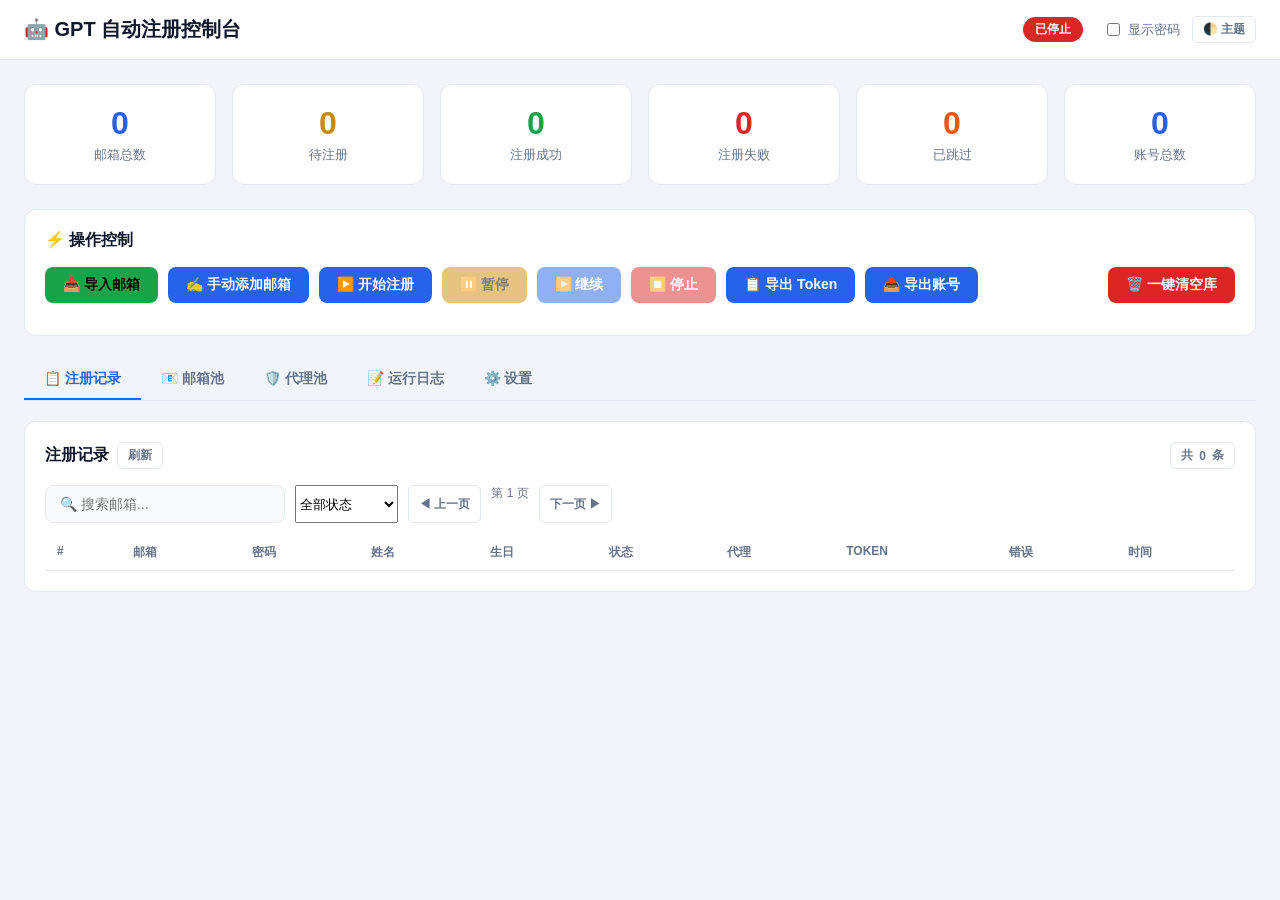
==== web_dist/index.html @ 74fd78ff "fix: v2.0.1 终局审计修复（并发竞态/异常卡死/类型防御/退避） 依据三路审计子代理 + 独立六维复验的发现修复：  并发与状态机: - stop 用独立 _stop_requested 标" ====
<!DOCTYPE html>
<html lang="zh-CN">
<head>
<meta charset="UTF-8">
<meta name="viewport" content="width=device-width, initial-scale=1.0">
<title>GPT 自动注册 - 控制台</title>
<style>
*{margin:0;padding:0;box-sizing:border-box}
:root{--bg:#0f172a;--card:#1e293b;--border:#334155;--text:#e2e8f0;--text2:#94a3b8;--accent:#3b82f6;--green:#22c55e;--red:#ef4444;--yellow:#eab308;--orange:#f97316;--input-bg:#0a0f1a;--log-bg:#0a0f1a}
html[data-theme="light"]{--bg:#f1f5f9;--card:#ffffff;--border:#e2e8f0;--text:#0f172a;--text2:#64748b;--accent:#2563eb;--green:#16a34a;--red:#dc2626;--yellow:#ca8a04;--orange:#ea580c;--input-bg:#f8fafc;--log-bg:#f8fafc}
body{font-family:"SF Pro Display","PingFang SC","Microsoft YaHei",sans-serif;background:var(--bg);color:var(--text);min-height:100vh}
.header{background:var(--card);border-bottom:1px solid var(--border);padding:16px 24px;display:flex;align-items:center;justify-content:space-between;position:sticky;top:0;z-index:10}
.header h1{font-size:20px;font-weight:700}
.header .status{display:flex;gap:12px;align-items:center;flex-wrap:wrap}
.badge{padding:4px 12px;border-radius:20px;font-size:12px;font-weight:600}
.badge.running{background:var(--green);color:#000}
.badge.paused{background:var(--yellow);color:#000}
.badge.stopped{background:var(--red);color:#fff}
.container{max-width:1440px;margin:0 auto;padding:24px}
.grid{display:grid;grid-template-columns:repeat(auto-fit,minmax(160px,1fr));gap:16px;margin-bottom:24px}
.stat-card{background:var(--card);border:1px solid var(--border);border-radius:12px;padding:20px;text-align:center}
.stat-card .value{font-size:32px;font-weight:800;margin-bottom:4px}
.stat-card .label{font-size:13px;color:var(--text2)}
.stat-card.green .value{color:var(--green)}
.stat-card.red .value{color:var(--red)}
.stat-card.blue .value{color:var(--accent)}
.stat-card.yellow .value{color:var(--yellow)}
.stat-card.orange .value{color:var(--orange)}
.panel{background:var(--card);border:1px solid var(--border);border-radius:12px;padding:20px;margin-bottom:24px}
.panel h2{font-size:16px;font-weight:700;margin-bottom:16px;display:flex;align-items:center;gap:8px}
.btn{padding:9px 18px;border:none;border-radius:8px;font-size:14px;font-weight:600;cursor:pointer;transition:all .15s;display:inline-flex;align-items:center;gap:6px}
.btn-primary{background:var(--accent);color:#fff}
.btn-primary:hover{background:#2563eb}
.btn-success{background:var(--green);color:#000}
.btn-success:hover{background:#16a34a}
.btn-warning{background:var(--yellow);color:#000}
.btn-warning:hover{background:#ca8a04}
.btn-danger{background:var(--red);color:#fff}
.btn-danger:hover{background:#dc2626}
.btn-ghost{background:transparent;border:1px solid var(--border);color:var(--text2)}
.btn-ghost:hover{border-color:var(--accent);color:var(--accent)}
.btn:disabled{opacity:.5;cursor:not-allowed}
.btn-sm{padding:4px 10px;font-size:12px;border-radius:6px}
.controls{display:flex;gap:10px;flex-wrap:wrap;margin-bottom:12px}
.controls .grow{flex:1}
.tabs{display:flex;gap:0;border-bottom:1px solid var(--border);margin-bottom:20px;flex-wrap:wrap}
.tab{padding:10px 20px;cursor:pointer;font-size:14px;font-weight:600;color:var(--text2);border-bottom:2px solid transparent;transition:all .15s}
.tab.active{color:var(--accent);border-bottom-color:var(--accent)}
.tab:hover{color:var(--text)}
.tab-content{display:none}
.tab-content.active{display:block}
table{width:100%;border-collapse:collapse;font-size:13px}
th,td{padding:9px 12px;text-align:left;border-bottom:1px solid var(--border);vertical-align:top}
th{color:var(--text2);font-weight:600;font-size:12px;text-transform:uppercase;white-space:nowrap}
tr:hover{background:rgba(59,130,246,.05)}
.tag{padding:2px 8px;border-radius:4px;font-size:11px;font-weight:600;white-space:nowrap}
.tag.success{background:rgba(34,197,94,.2);color:var(--green)}
.tag.failed{background:rgba(239,68,68,.2);color:var(--red)}
.tag.pending{background:rgba(234,179,8,.2);color:var(--yellow)}
.tag.skipped{background:rgba(148,163,184,.2);color:var(--text2)}
.tag.cf{background:rgba(249,115,22,.2);color:var(--orange)}
.tag.used{background:rgba(34,197,94,.15);color:var(--green)}
.tag.danger{background:rgba(239,68,68,.2);color:var(--red)}
.log-box{background:var(--log-bg);border:1px solid var(--border);border-radius:8px;padding:12px;height:340px;overflow-y:auto;font-family:Consolas,monospace;font-size:12px;line-height:1.8}
.log-box .log-info{color:var(--text2)}
.log-box .log-warning{color:var(--yellow)}
.log-box .log-error{color:var(--red)}
.log-box .log-time{color:#475569}
input[type=text],input[type=number],input[type=url],input[type=password],textarea{background:var(--input-bg);border:1px solid var(--border);border-radius:8px;padding:10px 14px;color:var(--text);font-size:14px;width:100%;outline:none;font-family:inherit}
textarea{font-family:Consolas,monospace;font-size:12px;resize:vertical;min-height:120px}
input:focus,textarea:focus{border-color:var(--accent)}
.form-group{margin-bottom:16px}
.form-group label{display:block;font-size:13px;color:var(--text2);margin-bottom:6px;font-weight:600}
.form-row{display:flex;gap:16px;flex-wrap:wrap}
.form-row .form-group{flex:1;min-width:200px}
.mono{font-family:Consolas,monospace;font-size:11px;word-break:break-all}
.copyable{cursor:pointer;color:var(--accent)}
.copyable:hover{text-decoration:underline}
.ellipsis{display:inline-block;max-width:140px;overflow:hidden;text-overflow:ellipsis;white-space:nowrap;vertical-align:bottom}
.empty{text-align:center;padding:40px;color:var(--text2)}
.muted{color:var(--text2);font-size:12px}
.pw-mask{color:var(--text2);letter-spacing:2px}
.switch-row{display:flex;align-items:center;gap:8px;font-size:13px;color:var(--text2);margin-bottom:12px;cursor:pointer}
.switch-row input{width:auto;accent-color:var(--accent)}
.row-actions{display:flex;gap:6px;flex-wrap:wrap}
.row-actions .btn{padding:3px 8px;font-size:11px}
/* 弹窗 */
.overlay{display:none;position:fixed;inset:0;background:rgba(2,6,23,.7);z-index:100;align-items:center;justify-content:center;padding:20px}
.overlay.show{display:flex}
.modal{background:var(--card);border:1px solid var(--border);border-radius:12px;max-width:680px;width:100%;max-height:85vh;overflow-y:auto;padding:24px}
.modal h3{font-size:17px;font-weight:700;margin-bottom:16px}
.modal .modal-actions{display:flex;gap:10px;justify-content:flex-end;margin-top:16px}
.modal .close-x{float:right;background:none;border:none;color:var(--text2);font-size:20px;cursor:pointer;line-height:1}
.hint{background:rgba(59,130,246,.08);border:1px solid rgba(59,130,246,.25);border-radius:8px;padding:10px 12px;font-size:12px;color:var(--text2);margin-bottom:12px;line-height:1.7}
.hint code{background:rgba(148,163,184,.15);padding:1px 5px;border-radius:4px}
.warn{background:rgba(239,68,68,.1);border:1px solid rgba(239,68,68,.3);border-radius:8px;padding:10px 12px;font-size:13px;color:var(--red);margin-bottom:12px;line-height:1.7}
.progress-bar{background:var(--border);border-radius:8px;height:8px;overflow:hidden;margin-top:8px;display:none}
.progress-bar .fill{background:var(--accent);height:100%;border-radius:8px;transition:width .3s;width:0}
#toast{position:fixed;bottom:24px;left:50%;transform:translateX(-50%);background:var(--card);border:1px solid var(--border);border-radius:8px;padding:10px 18px;font-size:13px;z-index:200;display:none;box-shadow:0 4px 20px rgba(0,0,0,.4)}
@media(max-width:768px){.form-row{flex-direction:column}.grid{grid-template-columns:repeat(3,1fr)}}
@media(max-width:480px){.grid{grid-template-columns:repeat(2,1fr)}.controls .btn{flex:1 1 45%}.controls{flex-direction:column}.controls .grow{flex:1 1 auto}.header{flex-direction:column;gap:10px}}
</style>
</head>
<body>

<div class="header">
  <h1>🤖 GPT 自动注册控制台</h1>
  <div class="status">
    <span id="statusBadge" class="badge stopped">已停止</span>
    <span id="proxyInfo" style="font-size:12px;color:var(--text2)"></span>
    <label class="switch-row" style="margin:0"><input type="checkbox" id="showPw" onchange="togglePw()">显示密码</label>
    <button class="btn btn-ghost btn-sm" onclick="toggleTheme()" title="切换深浅色">🌓 主题</button>
  </div>
</div>

<div class="container">

  <!-- 统计卡片 -->
  <div class="grid">
    <div class="stat-card blue"><div class="value" id="sEmailsTotal">0</div><div class="label">邮箱总数</div></div>
    <div class="stat-card yellow"><div class="value" id="sEmailsPending">0</div><div class="label">待注册</div></div>
    <div class="stat-card green"><div class="value" id="sAccountsSuccess">0</div><div class="label">注册成功</div></div>
    <div class="stat-card red"><div class="value" id="sAccountsFailed">0</div><div class="label">注册失败</div></div>
    <div class="stat-card orange"><div class="value" id="sAccountsSkipped">0</div><div class="label">已跳过</div></div>
    <div class="stat-card blue"><div class="value" id="sAccountsTotal">0</div><div class="label">账号总数</div></div>
  </div>

  <!-- 操作控制 -->
  <div class="panel">
    <h2>⚡ 操作控制</h2>
    <div class="controls">
      <button class="btn btn-success" id="btnImport" onclick="openImport()">📥 导入邮箱</button>
      <button class="btn btn-primary" onclick="openManualAdd()">✍️ 手动添加邮箱</button>
      <button class="btn btn-primary" id="btnStart" onclick="startRegister()">▶️ 开始注册</button>
      <button class="btn btn-warning" id="btnPause" onclick="controlRegister('pause')" disabled>⏸️ 暂停</button>
      <button class="btn btn-primary" id="btnResume" onclick="controlRegister('resume')" disabled>▶️ 继续</button>
      <button class="btn btn-danger" id="btnStop" onclick="controlRegister('stop')" disabled>⏹️ 停止</button>
      <button class="btn btn-primary" onclick="exportTokens()">📋 导出 Token</button>
      <button class="btn btn-primary" onclick="openExportAccounts()">📤 导出账号</button>
      <button class="btn btn-danger" onclick="openClear()" style="margin-left:auto">🗑️ 一键清空库</button>
    </div>
    <div class="progress-bar" id="progressBar"><div class="fill" id="progressFill"></div></div>
    <div id="progressText" style="font-size:12px;color:var(--text2);margin-top:8px"></div>
  </div>

  <!-- 标签页 -->
  <div class="tabs">
    <div class="tab active" onclick="switchTab('accounts',this)">📋 注册记录</div>
    <div class="tab" onclick="switchTab('emails',this)">📧 邮箱池</div>
    <div class="tab" onclick="switchTab('proxies',this)">🛡️ 代理池</div>
    <div class="tab" onclick="switchTab('logs',this)">📝 运行日志</div>
    <div class="tab" onclick="switchTab('settings',this)">⚙️ 设置</div>
  </div>

  <!-- 注册记录 -->
  <div class="tab-content active" id="tab-accounts">
    <div class="panel">
      <h2>注册记录 <button class="btn btn-ghost btn-sm" onclick="loadAccounts()">刷新</button>
        <button class="btn btn-ghost btn-sm" style="margin-left:auto" onclick="loadAccounts()">共 <span id="accCount">0</span> 条</button>
      </h2>
      <div class="controls" style="margin-bottom:12px">
        <input type="text" id="accSearch" placeholder="🔍 搜索邮箱..." style="max-width:240px" oninput="onAccSearch()">
        <select id="accStatus" style="max-width:160px" onchange="accPage=0;loadAccounts()">
          <option value="">全部状态</option>
          <option value="success">成功</option>
          <option value="failed">失败</option>
          <option value="cf_blocked">CF拦截</option>
          <option value="success_no_token">成功(无token)</option>
          <option value="pending">待处理</option>
        </select>
        <button class="btn btn-ghost btn-sm" onclick="accPage=Math.max(0,accPage-1);loadAccounts()">◀ 上一页</button>
        <span class="muted" id="accPageInfo">第 1 页</span>
        <button class="btn btn-ghost btn-sm" onclick="accPage=accPage+1;loadAccounts()">下一页 ▶</button>
      </div>
      <div style="overflow-x:auto">
      <table>
        <thead><tr><th>#</th><th>邮箱</th><th>密码</th><th>姓名</th><th>生日</th><th>状态</th><th>代理</th><th>Token</th><th>错误</th><th>时间</th></tr></thead>
        <tbody id="accountsBody"></tbody>
      </table>
      </div>
      <div id="accountsEmpty" class="empty" style="display:none">暂无注册记录</div>
    </div>
  </div>

  <!-- 邮箱池 -->
  <div class="tab-content" id="tab-emails">
    <div class="panel">
      <h2>邮箱池 <button class="btn btn-ghost btn-sm" onclick="loadEmails()">刷新</button>
        <button class="btn btn-primary btn-sm" onclick="openManualAdd()">✍️ 手动添加</button>
        <button class="btn btn-danger btn-sm" onclick="clearEmails()" style="margin-left:auto">清空邮箱池</button>
      </h2>
      <div class="hint">邮箱池是微软邮箱账号，用于接收注册验证码。格式：<code>邮箱----密码----client_id----refresh_token</code>（每行一个，可从 91kami 导出或手动粘贴）。</div>
      <div class="controls" style="margin-bottom:12px">
        <input type="text" id="emSearch" placeholder="🔍 搜索邮箱..." style="max-width:240px" oninput="onEmSearch()">
        <select id="emStatus" style="max-width:160px" onchange="emPage=0;loadEmails()">
          <option value="">全部状态</option>
          <option value="pending">待注册</option>
          <option value="used">已使用</option>
        </select>
        <button class="btn btn-ghost btn-sm" onclick="emPage=Math.max(0,emPage-1);loadEmails()">◀ 上一页</button>
        <span class="muted" id="emPageInfo">第 1 页</span>
        <button class="btn btn-ghost btn-sm" onclick="emPage=emPage+1;loadEmails()">下一页 ▶</button>
      </div>
      <div style="overflow-x:auto">
      <table>
        <thead><tr><th>#</th><th>邮箱</th><th>密码</th><th>client_id</th><th>refresh_token</th><th>状态</th><th>导入时间</th><th>操作</th></tr></thead>
        <tbody id="emailsBody"></tbody>
      </table>
      </div>
      <div id="emailsEmpty" class="empty" style="display:none">暂无邮箱数据</div>
    </div>
  </div>

  <!-- 代理池 -->
  <div class="tab-content" id="tab-proxies">
    <div class="panel">
      <h2>代理池 <button class="btn btn-ghost btn-sm" onclick="loadProxies()">刷新</button>
        <button class="btn btn-primary btn-sm" onclick="openProxyEditor()" style="margin-left:auto">✏️ 编辑代理池</button>
      </h2>
      <div class="hint">
        支持两种格式（每行一个）：<br>
        · kookeey 动态住宅代理：<code>gate.kookeey.info:1000:用户ID-子用户:密码-国家</code>（自动动态切换 IP，推荐）<br>
        · 通用 HTTP 代理：<code>http://ip:port</code> 或 <code>ip:port:user:pass</code>（按行轮询使用）
      </div>
      <div class="stats-mini" id="proxyStats"></div>
      <div style="overflow-x:auto;margin-top:12px">
      <table>
        <thead><tr><th>#</th><th>代理</th><th>类型</th></tr></thead>
        <tbody id="proxiesBody"></tbody>
      </table>
      </div>
      <div id="proxiesEmpty" class="empty" style="display:none">代理池为空</div>
    </div>
  </div>

  <!-- 日志 -->
  <div class="tab-content" id="tab-logs">
    <div class="panel">
      <h2>运行日志 <button class="btn btn-ghost btn-sm" onclick="loadLogs(true)">刷新</button>
        <button class="btn btn-danger btn-sm" onclick="clearLogs()" style="margin-left:auto">清空日志</button>
      </h2>
      <div class="log-box" id="logBox"></div>
    </div>
  </div>

  <!-- 设置 -->
  <div class="tab-content" id="tab-settings">
    <div class="panel">
      <h2>系统设置</h2>
      <div class="form-row">
        <div class="form-group"><label>邮箱源 URL (91kami)</label><input type="url" id="cfgEmailSource" placeholder="https://mai.91kami.com/cpd/..."></div>
        <div class="form-group"><label>注册间隔 (秒)</label><input type="number" id="cfgInterval" value="10" min="1"></div>
      </div>
      <div class="form-row">
        <div class="form-group"><label>验证码等待超时 (秒)</label><input type="number" id="cfgOtpTimeout" value="120" min="30"></div>
        <div class="form-group"><label>批量数量 (0=全部)</label><input type="number" id="cfgBatchSize" value="100" min="0"></div>
      </div>
      <div class="form-row">
        <div class="form-group"><label>chatgpt2api 地址</label><input type="url" id="cfgC2apiUrl" placeholder="http://127.0.0.1:23456"></div>
        <div class="form-group"><label>chatgpt2api 管理密钥 (留空自动读取)</label><input type="password" id="cfgC2apiKey" placeholder="chatgpt2api admin key"></div>
      </div>
      <div class="form-row">
        <div class="form-group"><label>注册并发数</label><input type="number" id="cfgConcurrency" value="1" min="1"></div>
        <div class="form-group"><label>验证码轮询间隔 (秒)</label><input type="number" id="cfgOtpPoll" value="5" min="1"></div>
      </div>
      <div class="form-row">
        <div class="form-group"><label>邮件源 API Base</label><input type="url" id="cfgEmailApiBase" placeholder="https://app.98faka.top"></div>
        <div class="form-group"><label>User-Agent</label><input type="text" id="cfgUserAgent" placeholder="Mozilla/5.0 ..."></div>
      </div>
      <div class="form-row">
        <div class="form-group"><label>注册方式</label>
          <div class="switch-row"><input type="checkbox" id="cfgProtocolFirst" checked>协议注册优先（curl_cffi + sentinel，无浏览器）</div>
          <div class="switch-row"><input type="checkbox" id="cfgUseBrowser" checked>允许浏览器兜底（camoufox）</div>
        </div>
        <div class="form-group"><label></label><div class="muted" style="padding-top:6px">协议为主、浏览器兜底；风控类失败不降级，避免触发验证码限流</div></div>
      </div>
      <button class="btn btn-primary" onclick="saveSettings()">💾 保存设置</button>
      <button class="btn btn-ghost" onclick="openAdvanced()" style="margin-left:8px">⚙️ 高级设置</button>
    </div>
  </div>

</div>

<!-- 弹窗容器 -->
<div class="overlay" id="overlay">
  <div class="modal" id="modal">
    <button class="close-x" onclick="closeModal()">✕</button>
    <div id="modalTitle"></div>
    <div id="modalBody"></div>
  </div>
</div>

<div id="toast"></div>

<script>
const API = '';
// 内部工具：无管理密钥鉴权
let pollTimer = null;
let showPasswords = false;
let accPage = 0;
let emPage = 0;
let lastLogId = 0;
let taskRunning = false;
let accSearchTimer = null;
let emSearchTimer = null;
const ACC_PAGE_SIZE = 50;
const EM_PAGE_SIZE = 50;

// 搜索防抖：避免每敲一个字符就发一次请求
function onAccSearch() { accPage = 0; clearTimeout(accSearchTimer); accSearchTimer = setTimeout(() => loadAccounts(), 300); }
function onEmSearch() { emPage = 0; clearTimeout(emSearchTimer); emSearchTimer = setTimeout(() => loadEmails(), 300); }

function escapeHtml(s) {
  if (s === null || s === undefined) return '';
  return String(s).replace(/[&<>"']/g, c => ({
    '&':'&amp;','<':'&lt;','>':'&gt;','"':'&quot;',"'":'&#39;'
  })[c]);
}

async function api(path, opts = {}) {
  // 内部工具：无需管理密钥鉴权（后端 auth_key 为占位符时全部放行）
  const headers = { 'Content-Type': 'application/json', ...(opts.headers || {}) };
  const resp = await fetch(API + '/api' + path, { ...opts, headers });
  if (!resp.ok) {
    let msg = 'HTTP ' + resp.status;
    try { const j = await resp.json(); msg = j.detail || msg; } catch(e) {}
    throw new Error(msg);
  }
  return resp.json();
}

function toast(msg) {
  const t = document.getElementById('toast');
  t.textContent = msg;
  t.style.display = 'block';
  clearTimeout(t._timer);
  t._timer = setTimeout(() => t.style.display = 'none', 2500);
}

async function copyText(text) {
  try {
    await navigator.clipboard.writeText(text || '');
    toast('已复制');
  } catch(e) {
    const ta = document.createElement('textarea');
    ta.value = text || ''; document.body.appendChild(ta);
    ta.select(); document.execCommand('copy'); ta.remove();
    toast('已复制');
  }
}

// ── 弹窗 ──
function openModal(title, bodyHtml) {
  document.getElementById('modalTitle').innerHTML = '<h3>' + title + '</h3>';
  document.getElementById('modalBody').innerHTML = bodyHtml;
  document.getElementById('overlay').classList.add('show');
}
function closeModal() {
  document.getElementById('overlay').classList.remove('show');
}

// ── 状态轮询 ──
async function refreshStatus() {
  try {
    const data = await api('/register/status');
    const badge = document.getElementById('statusBadge');
    if (data.is_running && !data.is_paused) {
      badge.textContent = '运行中'; badge.className = 'badge running';
    } else if (data.is_paused) {
      badge.textContent = '已暂停'; badge.className = 'badge paused';
    } else {
      badge.textContent = '已停止'; badge.className = 'badge stopped';
    }
    document.getElementById('proxyInfo').textContent = '代理: ' + (data.proxy_count || 0) + ' 条';
    document.getElementById('btnStart').disabled = data.is_running;
    document.getElementById('btnPause').disabled = !data.is_running || data.is_paused;
    document.getElementById('btnResume').disabled = !data.is_running || !data.is_paused;
    document.getElementById('btnStop').disabled = !data.is_running;
    taskRunning = !!data.is_running;
    updateStats(data.stats);
    updateTask(data.task);
  } catch (e) { console.error(e); }
}

function updateTask(task) {
  const bar = document.getElementById('progressBar');
  const fill = document.getElementById('progressFill');
  const text = document.getElementById('progressText');
  if (!task || !task.total) {
    bar.style.display = 'none'; fill.style.width = '0';
    text.textContent = '';
    return;
  }
  const done = (task.completed || 0) + (task.failed || 0) + (task.skipped || 0);
  const pct = task.total ? Math.min(100, Math.round(done / task.total * 100)) : 0;
  bar.style.display = 'block';
  fill.style.width = pct + '%';
  const statusText = task.status === 'running' ? '运行中'
    : task.status === 'completed' ? '已完成'
    : task.status === 'interrupted' ? '已中断'
    : task.status === 'stopped' ? '已停止'
    : (task.status || '');
  text.textContent = `${statusText} · ${done}/${task.total}（成功 ${task.completed||0} · 失败 ${task.failed||0} · 跳过 ${task.skipped||0}）`;
}

function updateStats(s) {
  if (!s) return;
  document.getElementById('sEmailsTotal').textContent = s.emails_total || 0;
  document.getElementById('sEmailsPending').textContent = s.emails_pending || 0;
  document.getElementById('sAccountsSuccess').textContent = s.accounts_success || 0;
  document.getElementById('sAccountsFailed').textContent = s.accounts_failed || 0;
  document.getElementById('sAccountsSkipped').textContent = s.accounts_skipped || 0;
  document.getElementById('sAccountsTotal').textContent = s.accounts_total || 0;
}

function copyFrom(el) {
  copyText(el.dataset.full);
}

function pwCell(v) {
  if (!v) return '-';
  return showPasswords
    ? `<span class="copyable mono" title="点击复制" data-full="${escapeHtml(v)}" onclick="copyFrom(this)">${escapeHtml(v)}</span>`
    : '<span class="pw-mask">••••••</span>';
}

function tokenCell(v) {
  if (!v) return '-';
  return `<span class="mono ellipsis copyable" title="${escapeHtml(v)}" data-full="${escapeHtml(v)}" onclick="copyFrom(this)">${escapeHtml(v.slice(0,28))}…</span>`;
}

// ── 导入邮箱 ──
function openImport() {
  const src = document.getElementById('cfgEmailSource').value || '';
  openModal('📥 导入邮箱', `
    <div class="form-group"><label>邮箱源 URL (91kami)</label>
      <input type="url" id="impUrl" placeholder="https://mai.91kami.com/cpd/..." value="${escapeHtml(src)}"></div>
    <div class="modal-actions">
      <button class="btn btn-ghost" onclick="closeModal()">取消</button>
      <button class="btn btn-success" id="btnImportModal" onclick="importEmails()">开始导入</button>
    </div>`);
}
async function importEmails() {
  const url = document.getElementById('impUrl').value.trim();
  const btnModal = document.getElementById('btnImportModal');
  const btnHead = document.getElementById('btnImport');
  if (btnModal) btnModal.disabled = true;
  btnHead.disabled = true; btnHead.textContent = '导入中...';
  try {
    const data = await api('/register/import-emails', { method: 'POST', body: JSON.stringify({ source_url: url }) });
    closeModal();
    toast(`导入完成: 新增 ${data.data.inserted}, 跳过 ${data.data.skipped}`);
    refreshStatus();
  } catch (e) { alert('导入失败: ' + e.message); }
  finally {
    if (btnModal) btnModal.disabled = false;
    btnHead.disabled = false; btnHead.textContent = '📥 导入邮箱';
  }
}

// ── 手动添加邮箱 ──
function openManualAdd() {
  openModal('✍️ 手动添加邮箱', `
    <div class="hint">每行一个邮箱，格式：<code>邮箱----密码----client_id----refresh_token</code>。也可以只填邮箱（密码等留空）。</div>
    <div class="form-group"><label>邮箱列表</label>
      <textarea id="manualEmails" style="min-height:220px" placeholder="xxx@outlook.com----密码----client_id----refresh_token"></textarea></div>
    <div class="modal-actions">
      <button class="btn btn-ghost" onclick="closeModal()">取消</button>
      <button class="btn btn-success" id="btnManualAddModal" onclick="submitManualAdd()">添加</button>
    </div>`);
}
async function submitManualAdd() {
  const text = document.getElementById('manualEmails').value;
  if (!text.trim()) { alert('内容为空'); return; }
  const btn = document.getElementById('btnManualAddModal');
  if (btn) btn.disabled = true;
  try {
    const data = await api('/emails/manual-add', { method: 'POST', body: JSON.stringify({ text }) });
    closeModal();
    toast(`已添加 ${data.inserted} 个邮箱, 跳过 ${data.skipped} 个`);
    refreshStatus(); loadEmails();
  } catch (e) { alert('添加失败: ' + e.message); }
  finally { if (btn) btn.disabled = false; }
}

// ── 注册控制 ──
async function startRegister() {
  const count = parseInt(document.getElementById('cfgBatchSize').value) || 0;
  try {
    const data = await api('/register/start', { method: 'POST', body: JSON.stringify({ count }) });
    toast(`注册任务已启动，共 ${data.total} 个邮箱`);
  } catch (e) { alert(e.message || '启动失败'); }
}
async function controlRegister(action) {
  try {
    await api('/register/control', { method: 'POST', body: JSON.stringify({ action }) });
    refreshStatus();
  } catch (e) { alert('操作失败: ' + e.message); }
}

// ── 导出 / 清空 ──
async function exportTokens() {
  try {
    const data = await api('/register/accounts/export');
    if (data.count === 0) { toast('暂无 token'); return; }
    await copyText(data.tokens.join('\n'));
    toast(`已复制 ${data.count} 个 token 到剪贴板`);
  } catch (e) { alert('导出失败: ' + e.message); }
}

function openClear() {
  openModal('🗑️ 一键清空库', `
    <div class="warn">⚠️ 该操作将<b>永久删除</b>：注册记录（accounts）、邮箱池（emails）、任务记录（tasks）。运行日志将保留。建议先「导出 Token」备份。</div>
    <div class="form-group"><label>输入 <b>clear</b> 确认清空</label>
      <input type="text" id="clearConfirm" placeholder="输入 clear"></div>
    <div class="modal-actions">
      <button class="btn btn-ghost" onclick="closeModal()">取消</button>
      <button class="btn btn-danger" onclick="confirmClear()" id="btnConfirmClear">确认清空</button>
    </div>`);
}
async function confirmClear() {
  const v = document.getElementById('clearConfirm').value.trim();
  if (v !== 'clear') { toast('请先输入 clear 确认'); return; }
  const btn = document.getElementById('btnConfirmClear');
  btn.disabled = true;
  try {
    const data = await api('/register/clear', { method: 'POST', body: JSON.stringify({ confirm: v }) });
    closeModal();
    toast(`已清空: 注册记录 ${data.deleted.accounts}, 邮箱 ${data.deleted.emails}, 任务 ${data.deleted.tasks}`);
    refreshStatus(); loadAccounts(); loadEmails();
  } catch (e) { alert('清空失败: ' + e.message); }
  btn.disabled = false;
}

// ── 注册记录 ──
async function loadAccounts() {
  try {
    const search = document.getElementById('accSearch').value.trim();
    const status = document.getElementById('accStatus').value;
    const params = new URLSearchParams({ limit: ACC_PAGE_SIZE, offset: accPage * ACC_PAGE_SIZE });
    if (status) params.set('status', status);
    if (search) params.set('search', search);
    const data = await api('/register/accounts?' + params.toString());
    const tbody = document.getElementById('accountsBody');
    const empty = document.getElementById('accountsEmpty');
    document.getElementById('accCount').textContent = data.total || 0;
    const pageCount = Math.max(1, Math.ceil((data.total || 0) / ACC_PAGE_SIZE));
    document.getElementById('accPageInfo').textContent = `第 ${accPage + 1}/${pageCount} 页`;
    if (!data.accounts || data.accounts.length === 0) {
      tbody.innerHTML = ''; empty.style.display = 'block'; return;
    }
    empty.style.display = 'none';
    tbody.innerHTML = data.accounts.map((a, i) => {
      const statusTag =
        a.status === 'success' ? '<span class="tag success">成功</span>'
        : a.status === 'failed' ? '<span class="tag failed">失败</span>'
        : a.status === 'cf_blocked' ? '<span class="tag cf">CF拦截</span>'
        : a.status === 'skipped' ? '<span class="tag skipped">跳过</span>'
        : a.status === 'success_no_token' ? '<span class="tag success">成功(无token)</span>'
        : '<span class="tag pending">待处理</span>';
      const time = a.registered_at ? new Date(a.registered_at * 1000).toLocaleString() : '-';
      return `<tr>
        <td>${accPage * ACC_PAGE_SIZE + i + 1}</td>
        <td class="mono">${escapeHtml(a.email)}</td>
        <td>${pwCell(a.password)}</td>
        <td>${escapeHtml(a.name || '-')}</td>
        <td>${escapeHtml(a.birthdate || '-')}</td>
        <td>${statusTag}</td>
        <td class="mono">${escapeHtml(a.proxy || '直连')}</td>
        <td>${tokenCell(a.access_token)}</td>
        <td style="max-width:200px;overflow:hidden;text-overflow:ellipsis">${escapeHtml(a.error || '-')}</td>
        <td style="white-space:nowrap">${time}</td>
      </tr>`;
    }).join('');
  } catch (e) { console.error(e); }
}

// ── 邮箱池 ──
async function loadEmails() {
  try {
    const search = document.getElementById('emSearch').value.trim();
    const status = document.getElementById('emStatus').value;
    const params = new URLSearchParams({ limit: EM_PAGE_SIZE, offset: emPage * EM_PAGE_SIZE });
    if (status) params.set('status', status);
    if (search) params.set('search', search);
    const data = await api('/emails/?' + params.toString());
    const tbody = document.getElementById('emailsBody');
    const empty = document.getElementById('emailsEmpty');
    const pageCount = Math.max(1, Math.ceil((data.total || 0) / EM_PAGE_SIZE));
    document.getElementById('emPageInfo').textContent = `第 ${emPage + 1}/${pageCount} 页`;
    if (!data.emails || data.emails.length === 0) {
      tbody.innerHTML = ''; empty.style.display = 'block'; return;
    }
    empty.style.display = 'none';
    tbody.innerHTML = data.emails.map((e, i) => {
      const statusTag = e.status === 'pending' ? '<span class="tag pending">待注册</span>'
        : e.status === 'used' ? '<span class="tag used">已使用</span>'
        : '<span class="tag skipped">' + escapeHtml(e.status) + '</span>';
      const time = e.created_at ? new Date(e.created_at * 1000).toLocaleString() : '-';
      return `<tr>
        <td>${emPage * EM_PAGE_SIZE + i + 1}</td>
        <td class="mono">${escapeHtml(e.email)}</td>
        <td>${pwCell(e.password)}</td>
        <td>${tokenCell(e.client_id)}</td>
        <td>${tokenCell(e.refresh_token)}</td>
        <td>${statusTag}</td>
        <td style="white-space:nowrap">${time}</td>
        <td><button class="btn btn-danger btn-sm" onclick="deleteEmail(${e.id})">删除</button></td>
      </tr>`;
    }).join('');
  } catch (e) { console.error(e); }
}

async function deleteEmail(id) {
  if (!confirm('确定删除该邮箱？')) return;
  try {
    await api('/emails/' + id, { method: 'DELETE' });
    toast('已删除');
    loadEmails(); refreshStatus();
  } catch (e) { alert('删除失败: ' + e.message); }
}

async function clearEmails() {
  if (!confirm('确定清空整个邮箱池？')) return;
  try {
    const data = await api('/emails/clear', { method: 'POST', body: '{}' });
    toast('已清空 ' + data.deleted + ' 个邮箱');
    loadEmails(); refreshStatus();
  } catch (e) { alert('清空失败: ' + e.message); }
}

// ── 代理池 ──
async function loadProxies() {
  try {
    const data = await api('/proxies/');
    const body = document.getElementById('proxiesBody');
    const empty = document.getElementById('proxiesEmpty');
    document.getElementById('proxyStats').innerHTML =
      '<span class="muted">共 <b>' + data.count + '</b> 条配置（有效 ' + data.active_count + ' 条）</span>';
    const lines = data.content.split('\n').filter(l => l.trim() && !l.trim().startsWith('#'));
    if (lines.length === 0) { body.innerHTML = ''; empty.style.display = 'block'; return; }
    empty.style.display = 'none';
    body.innerHTML = lines.slice(0, 100).map((l, i) => {
      const type = /^[^:]+:[^:]+:[^:]+-[^:]+:[^:]+-/.test(l.trim()) ? '<span class="tag cf">kookeey动态</span>' : '<span class="tag success">HTTP</span>';
      return `<tr><td>${i + 1}</td><td class="mono">${escapeHtml(l)}</td><td>${type}</td></tr>`;
    }).join('') + (lines.length > 100 ? `<tr><td colspan="3" class="muted">… 还有 ${lines.length - 100} 条未显示，点击「编辑代理池」查看全部</td></tr>` : '');
  } catch (e) { console.error(e); }
}

function openProxyEditor() {
  api('/proxies/').then(data => {
    openModal('✏️ 编辑代理池', `
      <div class="hint">每行一个代理。kookeey：<code>gate.kookeey.info:1000:用户ID-子用户:密码-国家</code>；通用：<code>ip:port:user:pass</code> 或 <code>http://ip:port</code>。保存后立即生效。</div>
      <div class="form-group"><label>代理列表（当前 ${data.count} 条）</label>
        <textarea id="proxyContent" style="min-height:280px">${escapeHtml(data.content)}</textarea></div>
      <div class="modal-actions">
        <button class="btn btn-ghost" onclick="clearProxies()">清空</button>
        <button class="btn btn-ghost" onclick="closeModal()">取消</button>
        <button class="btn btn-success" onclick="saveProxies()">保存</button>
      </div>`);
  }).catch(e => alert('加载代理池失败: ' + e.message));
}
async function saveProxies() {
  const content = document.getElementById('proxyContent').value;
  try {
    const data = await api('/proxies/', { method: 'POST', body: JSON.stringify({ content }) });
    closeModal();
    toast('代理池已保存: ' + data.count + ' 条');
    loadProxies(); refreshStatus();
  } catch (e) { alert('保存失败: ' + e.message); }
}
async function clearProxies() {
  if (!confirm('确定清空代理池？')) return;
  try {
    const data = await api('/proxies/', { method: 'POST', body: JSON.stringify({ content: '' }) });
    closeModal();
    toast('代理池已清空');
    loadProxies(); refreshStatus();
  } catch (e) { alert('失败: ' + e.message); }
}

// ── 日志（增量拉取：记录 lastLogId，只拉新增，降低轮询压力） ──
async function loadLogs(force) {
  if (force) lastLogId = 0;  // 手动刷新 / 切页：全量重置
  try {
    const url = '/logs?limit=1000' + (lastLogId ? '&after_id=' + lastLogId : '');
    const data = await api(url);
    const box = document.getElementById('logBox');
    if (!data.logs || data.logs.length === 0) {
      if (!lastLogId) box.innerHTML = '<div class="log-info">暂无日志</div>';
      return;
    }
    if (!lastLogId) box.innerHTML = '';  // 首次/重置：清空后全量渲染
    const parts = data.logs.map(l => {
      const time = new Date(l.created_at * 1000).toLocaleTimeString();
      const cls = l.level === 'error' ? 'log-error' : l.level === 'warning' ? 'log-warning' : 'log-info';
      return `<div class="${cls}"><span class="log-time">[${time}]</span> ${escapeHtml(l.message)}</div>`;
    });
    // 首次全量走 /logs（DESC 最新在前）需 reverse 让最新在底部；增量 after_id 已是 ASC 直接追加
    box.insertAdjacentHTML('beforeend', (lastLogId ? parts : parts.reverse()).join(''));
    data.logs.forEach(l => { if (l.id > lastLogId) lastLogId = l.id; });
    box.scrollTop = box.scrollHeight;
  } catch (e) { console.error(e); }
}
async function clearLogs() {
  if (!confirm('确定清空日志？')) return;
  try { await api('/logs/clear', { method: 'POST', body: '{}' }); loadLogs(true); toast('日志已清空'); }
  catch (e) { alert('清空失败: ' + e.message); }
}

// ── 设置 ──
async function loadSettings() {
  try {
    const cfg = await api('/settings/config');
    document.getElementById('cfgEmailSource').value = cfg.email_source_url || '';
    document.getElementById('cfgInterval').value = cfg.register_interval_sec || 10;
    document.getElementById('cfgOtpTimeout').value = cfg.otp_wait_timeout_sec || 120;
    document.getElementById('cfgBatchSize').value = cfg.batch_size || 100;
    document.getElementById('cfgC2apiUrl').value = cfg.chatgpt2api_url || 'http://127.0.0.1:23456';
    document.getElementById('cfgC2apiKey').value = cfg.chatgpt2api_admin_key || '';
    document.getElementById('cfgConcurrency').value = cfg.register_concurrency || 1;
    document.getElementById('cfgOtpPoll').value = cfg.otp_poll_interval_sec || 5;
    document.getElementById('cfgEmailApiBase').value = cfg.email_api_base || 'https://app.98faka.top';
    document.getElementById('cfgUserAgent').value = cfg.user_agent || '';
    // 注册方式开关：兼容未配置 / 布尔 / 字符串 'true'/'false'（settings API 存字符串）
    const boolOf = (v, def) => (v === undefined || v === null) ? def
      : (v === true || v === 'true' || v === '1' || v === 1);
    document.getElementById('cfgProtocolFirst').checked = boolOf(cfg.protocol_first, true);
    document.getElementById('cfgUseBrowser').checked = boolOf(cfg.use_browser, true);
  } catch (e) { console.error(e); }
}

async function saveSettings() {
  try {
    const settings = [
      { key: 'email_source_url', value: document.getElementById('cfgEmailSource').value },
      { key: 'register_interval_sec', value: document.getElementById('cfgInterval').value },
      { key: 'otp_wait_timeout_sec', value: document.getElementById('cfgOtpTimeout').value },
      { key: 'batch_size', value: document.getElementById('cfgBatchSize').value },
      { key: 'chatgpt2api_url', value: document.getElementById('cfgC2apiUrl').value },
      { key: 'register_concurrency', value: document.getElementById('cfgConcurrency').value },
      { key: 'otp_poll_interval_sec', value: document.getElementById('cfgOtpPoll').value },
      { key: 'email_api_base', value: document.getElementById('cfgEmailApiBase').value },
      { key: 'user_agent', value: document.getElementById('cfgUserAgent').value },
    ];
    // 掩码占位符不覆盖真实密钥（服务端已对敏感字段脱敏为 ******）
    const keyValue = document.getElementById('cfgC2apiKey').value;
    if (keyValue && keyValue !== '******') {
      settings.push({ key: 'chatgpt2api_admin_key', value: keyValue });
    }
    // 注册方式：协议优先 / 浏览器兜底（存字符串，后端 _as_bool 解析）
    settings.push({ key: 'protocol_first', value: document.getElementById('cfgProtocolFirst').checked ? 'true' : 'false' });
    settings.push({ key: 'use_browser', value: document.getElementById('cfgUseBrowser').checked ? 'true' : 'false' });
    for (const s of settings) await api('/settings/', { method: 'POST', body: JSON.stringify(s) });
    toast('设置已保存');
  } catch (e) { alert('保存失败: ' + e.message); }
}

// ── 导出账号密码 ──
let exportTextCache = '';

function openExportAccounts() {
  openModal('📤 导出账号密码', `
    <div class="hint">账号密码是长期资产。默认导出格式：<code>邮箱----密码</code>（每行一个，按邮箱去重）。点「chatgpt2api 格式」则导出含 access_token 的 JSON。</div>
    <div class="controls" style="margin-bottom:12px">
      <button class="btn btn-success" onclick="loadCredExport()">🔍 账号密码清单</button>
      <button class="btn btn-ghost" onclick="loadC2apiExport()">📤 chatgpt2api 格式</button>
      <button class="btn btn-primary" onclick="copyExportText()">📋 复制</button>
      <button class="btn btn-primary" onclick="downloadExportText()">⬇️ 下载</button>
    </div>
    <div id="exportStats" class="muted" style="margin-bottom:8px"></div>
    <div class="form-group"><label>导出内容</label><textarea id="exportText" readonly style="min-height:240px"></textarea></div>
    <div class="modal-actions"><button class="btn btn-ghost" onclick="closeModal()">关闭</button></div>`);
  loadCredExport();
}

async function loadCredExport() {
  document.getElementById('exportStats').textContent = '正在生成账号密码清单...';
  try {
    const data = await api('/register/export-credentials', { method: 'POST', body: '{}' });
    exportTextCache = data.text || '';
    document.getElementById('exportText').value = exportTextCache;
    document.getElementById('exportStats').textContent = `✅ 共 ${data.total} 个账号密码`;
  } catch (e) {
    document.getElementById('exportStats').textContent = '生成失败: ' + e.message;
  }
}

async function loadC2apiExport() {
  document.getElementById('exportStats').textContent = '正在生成 chatgpt2api 格式...';
  try {
    const data = await api('/register/export-accounts', { method: 'POST', body: '{}' });
    if (data.success === false) {
      // 后端错误时 HTTP 仍 200（约定 success=false），必须检查，避免误报成功/导出空文件
      document.getElementById('exportStats').textContent = '导出失败: ' + (data.error || '未知错误');
      return;
    }
    exportTextCache = JSON.stringify(data.accounts, null, 2);
    document.getElementById('exportText').value = exportTextCache;
    document.getElementById('exportStats').textContent = `✅ chatgpt2api 格式 ${data.accounts.length} 个账号`;
  } catch (e) {
    document.getElementById('exportStats').textContent = '生成失败: ' + e.message;
  }
}

function copyExportText() {
  if (!exportTextCache) { toast('请先点击生成'); return; }
  copyText(exportTextCache);
}

function downloadExportText() {
  if (!exportTextCache) { toast('请先点击生成'); return; }
  const blob = new Blob([exportTextCache], { type: 'text/plain;charset=utf-8' });
  const a = document.createElement('a');
  a.href = URL.createObjectURL(blob);
  a.download = '账号密码.txt';
  a.click();
  URL.revokeObjectURL(a.href);
}

function openAdvanced() {
  api('/settings/config').then(cfg => {
    const rows = Object.entries(cfg).map(([k, v]) =>
      `<tr><td class="mono">${escapeHtml(k)}</td><td class="mono">${escapeHtml(v)}</td></tr>`).join('');
    openModal('⚙️ 高级设置（只读）', `
      <div class="hint">config.json 完整配置。需要修改请编辑服务器上的 config.json 后重启。</div>
      <div style="overflow-x:auto"><table>
        <thead><tr><th>键</th><th>值</th></tr></thead>
        <tbody>${rows || '<tr><td colspan="2" class="muted">空配置</td></tr>'}</tbody>
      </table></div>
      <div class="modal-actions"><button class="btn btn-ghost" onclick="closeModal()">关闭</button></div>`);
  }).catch(e => alert('加载高级设置失败: ' + e.message));
}

// ── 通用 ──
function togglePw() {
  showPasswords = document.getElementById('showPw').checked;
  loadAccounts(); loadEmails();
}

// ── 主题（深浅色） ──
function applyTheme(theme) {
  document.documentElement.setAttribute('data-theme', theme);
  try { localStorage.setItem('gpt-reg-theme', theme); } catch (e) {}
}
function toggleTheme() {
  const cur = document.documentElement.getAttribute('data-theme');
  applyTheme(cur === 'light' ? 'dark' : 'light');
}
// 初始化：优先本地记忆，其次跟随系统
(function initTheme() {
  let saved = null;
  try { saved = localStorage.getItem('gpt-reg-theme'); } catch (e) {}
  const theme = saved || (window.matchMedia && window.matchMedia('(prefers-color-scheme: light)').matches ? 'light' : 'dark');
  document.documentElement.setAttribute('data-theme', theme);
})();

function switchTab(name, el) {
  document.querySelectorAll('.tab').forEach(t => t.classList.remove('active'));
  document.querySelectorAll('.tab-content').forEach(t => t.classList.remove('active'));
  if (el) el.classList.add('active');
  document.getElementById('tab-' + name).classList.add('active');
  if (name === 'accounts') loadAccounts();
  else if (name === 'emails') loadEmails();
  else if (name === 'proxies') loadProxies();
  else if (name === 'logs') loadLogs(true);
  else if (name === 'settings') loadSettings();
}

// ── 轮询（降载：页面隐藏暂停；注册记录仅在任务运行时刷新；日志增量拉取） ──
function startPolling() {
  if (pollTimer) clearInterval(pollTimer);
  pollTimer = setInterval(() => {
    if (document.hidden) return;
    refreshStatus();
    if (taskRunning) loadAccounts();
    loadLogs();
  }, 3000);
}
document.addEventListener('visibilitychange', () => {
  if (!document.hidden) {
    refreshStatus(); loadAccounts(); loadLogs(true);
  }
});

// ── 初始化 ──
refreshStatus();
loadAccounts();
loadLogs(true);
loadSettings();
startPolling();
</script>

</body>
</html>
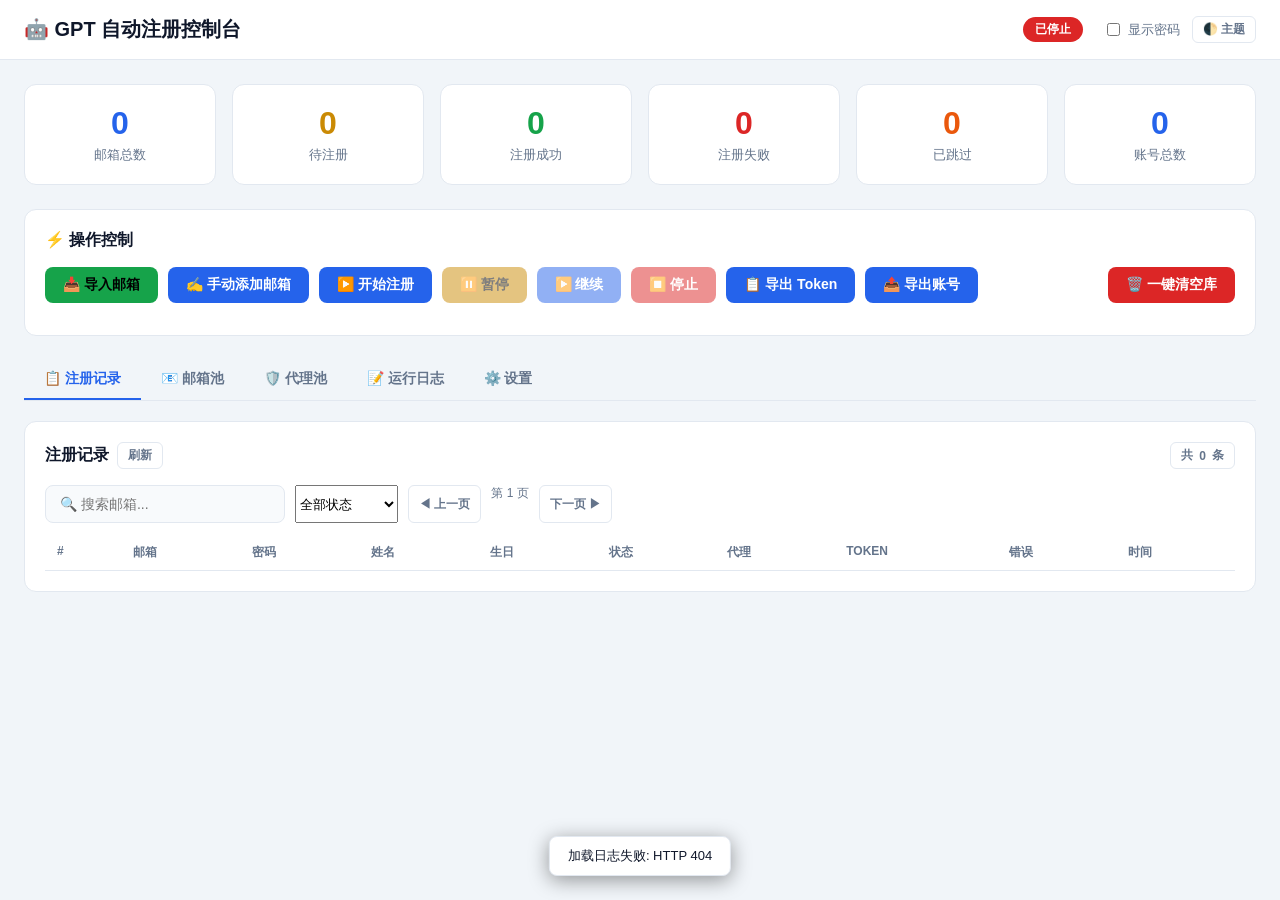
==== commit d5247ed6: "fix: v3.1.1 终局闭环总审计 — 多代理7维审计+对抗验证+批判复审循环 P0/P1 核心修复（真实测试发现）: - protocol_register PKCE verifier/chal" ====
--- a/web_dist/index.html
+++ b/web_dist/index.html
@@ -4,102 +4,7 @@
 <meta charset="UTF-8">
 <meta name="viewport" content="width=device-width, initial-scale=1.0">
 <title>GPT 自动注册 - 控制台</title>
-<style>
-*{margin:0;padding:0;box-sizing:border-box}
-:root{--bg:#0f172a;--card:#1e293b;--border:#334155;--text:#e2e8f0;--text2:#94a3b8;--accent:#3b82f6;--green:#22c55e;--red:#ef4444;--yellow:#eab308;--orange:#f97316;--input-bg:#0a0f1a;--log-bg:#0a0f1a}
-html[data-theme="light"]{--bg:#f1f5f9;--card:#ffffff;--border:#e2e8f0;--text:#0f172a;--text2:#64748b;--accent:#2563eb;--green:#16a34a;--red:#dc2626;--yellow:#ca8a04;--orange:#ea580c;--input-bg:#f8fafc;--log-bg:#f8fafc}
-body{font-family:"SF Pro Display","PingFang SC","Microsoft YaHei",sans-serif;background:var(--bg);color:var(--text);min-height:100vh}
-.header{background:var(--card);border-bottom:1px solid var(--border);padding:16px 24px;display:flex;align-items:center;justify-content:space-between;position:sticky;top:0;z-index:10}
-.header h1{font-size:20px;font-weight:700}
-.header .status{display:flex;gap:12px;align-items:center;flex-wrap:wrap}
-.badge{padding:4px 12px;border-radius:20px;font-size:12px;font-weight:600}
-.badge.running{background:var(--green);color:#000}
-.badge.paused{background:var(--yellow);color:#000}
-.badge.stopped{background:var(--red);color:#fff}
-.container{max-width:1440px;margin:0 auto;padding:24px}
-.grid{display:grid;grid-template-columns:repeat(auto-fit,minmax(160px,1fr));gap:16px;margin-bottom:24px}
-.stat-card{background:var(--card);border:1px solid var(--border);border-radius:12px;padding:20px;text-align:center}
-.stat-card .value{font-size:32px;font-weight:800;margin-bottom:4px}
-.stat-card .label{font-size:13px;color:var(--text2)}
-.stat-card.green .value{color:var(--green)}
-.stat-card.red .value{color:var(--red)}
-.stat-card.blue .value{color:var(--accent)}
-.stat-card.yellow .value{color:var(--yellow)}
-.stat-card.orange .value{color:var(--orange)}
-.panel{background:var(--card);border:1px solid var(--border);border-radius:12px;padding:20px;margin-bottom:24px}
-.panel h2{font-size:16px;font-weight:700;margin-bottom:16px;display:flex;align-items:center;gap:8px}
-.btn{padding:9px 18px;border:none;border-radius:8px;font-size:14px;font-weight:600;cursor:pointer;transition:all .15s;display:inline-flex;align-items:center;gap:6px}
-.btn-primary{background:var(--accent);color:#fff}
-.btn-primary:hover{background:#2563eb}
-.btn-success{background:var(--green);color:#000}
-.btn-success:hover{background:#16a34a}
-.btn-warning{background:var(--yellow);color:#000}
-.btn-warning:hover{background:#ca8a04}
-.btn-danger{background:var(--red);color:#fff}
-.btn-danger:hover{background:#dc2626}
-.btn-ghost{background:transparent;border:1px solid var(--border);color:var(--text2)}
-.btn-ghost:hover{border-color:var(--accent);color:var(--accent)}
-.btn:disabled{opacity:.5;cursor:not-allowed}
-.btn-sm{padding:4px 10px;font-size:12px;border-radius:6px}
-.controls{display:flex;gap:10px;flex-wrap:wrap;margin-bottom:12px}
-.controls .grow{flex:1}
-.tabs{display:flex;gap:0;border-bottom:1px solid var(--border);margin-bottom:20px;flex-wrap:wrap}
-.tab{padding:10px 20px;cursor:pointer;font-size:14px;font-weight:600;color:var(--text2);border-bottom:2px solid transparent;transition:all .15s}
-.tab.active{color:var(--accent);border-bottom-color:var(--accent)}
-.tab:hover{color:var(--text)}
-.tab-content{display:none}
-.tab-content.active{display:block}
-table{width:100%;border-collapse:collapse;font-size:13px}
-th,td{padding:9px 12px;text-align:left;border-bottom:1px solid var(--border);vertical-align:top}
-th{color:var(--text2);font-weight:600;font-size:12px;text-transform:uppercase;white-space:nowrap}
-tr:hover{background:rgba(59,130,246,.05)}
-.tag{padding:2px 8px;border-radius:4px;font-size:11px;font-weight:600;white-space:nowrap}
-.tag.success{background:rgba(34,197,94,.2);color:var(--green)}
-.tag.failed{background:rgba(239,68,68,.2);color:var(--red)}
-.tag.pending{background:rgba(234,179,8,.2);color:var(--yellow)}
-.tag.skipped{background:rgba(148,163,184,.2);color:var(--text2)}
-.tag.cf{background:rgba(249,115,22,.2);color:var(--orange)}
-.tag.used{background:rgba(34,197,94,.15);color:var(--green)}
-.tag.danger{background:rgba(239,68,68,.2);color:var(--red)}
-.log-box{background:var(--log-bg);border:1px solid var(--border);border-radius:8px;padding:12px;height:340px;overflow-y:auto;font-family:Consolas,monospace;font-size:12px;line-height:1.8}
-.log-box .log-info{color:var(--text2)}
-.log-box .log-warning{color:var(--yellow)}
-.log-box .log-error{color:var(--red)}
-.log-box .log-time{color:#475569}
-input[type=text],input[type=number],input[type=url],input[type=password],textarea{background:var(--input-bg);border:1px solid var(--border);border-radius:8px;padding:10px 14px;color:var(--text);font-size:14px;width:100%;outline:none;font-family:inherit}
-textarea{font-family:Consolas,monospace;font-size:12px;resize:vertical;min-height:120px}
-input:focus,textarea:focus{border-color:var(--accent)}
-.form-group{margin-bottom:16px}
-.form-group label{display:block;font-size:13px;color:var(--text2);margin-bottom:6px;font-weight:600}
-.form-row{display:flex;gap:16px;flex-wrap:wrap}
-.form-row .form-group{flex:1;min-width:200px}
-.mono{font-family:Consolas,monospace;font-size:11px;word-break:break-all}
-.copyable{cursor:pointer;color:var(--accent)}
-.copyable:hover{text-decoration:underline}
-.ellipsis{display:inline-block;max-width:140px;overflow:hidden;text-overflow:ellipsis;white-space:nowrap;vertical-align:bottom}
-.empty{text-align:center;padding:40px;color:var(--text2)}
-.muted{color:var(--text2);font-size:12px}
-.pw-mask{color:var(--text2);letter-spacing:2px}
-.switch-row{display:flex;align-items:center;gap:8px;font-size:13px;color:var(--text2);margin-bottom:12px;cursor:pointer}
-.switch-row input{width:auto;accent-color:var(--accent)}
-.row-actions{display:flex;gap:6px;flex-wrap:wrap}
-.row-actions .btn{padding:3px 8px;font-size:11px}
-/* 弹窗 */
-.overlay{display:none;position:fixed;inset:0;background:rgba(2,6,23,.7);z-index:100;align-items:center;justify-content:center;padding:20px}
-.overlay.show{display:flex}
-.modal{background:var(--card);border:1px solid var(--border);border-radius:12px;max-width:680px;width:100%;max-height:85vh;overflow-y:auto;padding:24px}
-.modal h3{font-size:17px;font-weight:700;margin-bottom:16px}
-.modal .modal-actions{display:flex;gap:10px;justify-content:flex-end;margin-top:16px}
-.modal .close-x{float:right;background:none;border:none;color:var(--text2);font-size:20px;cursor:pointer;line-height:1}
-.hint{background:rgba(59,130,246,.08);border:1px solid rgba(59,130,246,.25);border-radius:8px;padding:10px 12px;font-size:12px;color:var(--text2);margin-bottom:12px;line-height:1.7}
-.hint code{background:rgba(148,163,184,.15);padding:1px 5px;border-radius:4px}
-.warn{background:rgba(239,68,68,.1);border:1px solid rgba(239,68,68,.3);border-radius:8px;padding:10px 12px;font-size:13px;color:var(--red);margin-bottom:12px;line-height:1.7}
-.progress-bar{background:var(--border);border-radius:8px;height:8px;overflow:hidden;margin-top:8px;display:none}
-.progress-bar .fill{background:var(--accent);height:100%;border-radius:8px;transition:width .3s;width:0}
-#toast{position:fixed;bottom:24px;left:50%;transform:translateX(-50%);background:var(--card);border:1px solid var(--border);border-radius:8px;padding:10px 18px;font-size:13px;z-index:200;display:none;box-shadow:0 4px 20px rgba(0,0,0,.4)}
-@media(max-width:768px){.form-row{flex-direction:column}.grid{grid-template-columns:repeat(3,1fr)}}
-@media(max-width:480px){.grid{grid-template-columns:repeat(2,1fr)}.controls .btn{flex:1 1 45%}.controls{flex-direction:column}.controls .grow{flex:1 1 auto}.header{flex-direction:column;gap:10px}}
-</style>
+<link rel="stylesheet" href="app.css">
 </head>
 <body>
 
@@ -124,6 +29,9 @@
     <div class="stat-card orange"><div class="value" id="sAccountsSkipped">0</div><div class="label">已跳过</div></div>
     <div class="stat-card blue"><div class="value" id="sAccountsTotal">0</div><div class="label">账号总数</div></div>
   </div>
+
+  <!-- 失败分级诊断建议（v3.0 A4A6，由 updateStats 渲染） -->
+  <div id="failureDiagnosis" class="warn" style="display:none"></div>
 
   <!-- 操作控制 -->
   <div class="panel">
@@ -155,7 +63,7 @@
   <!-- 注册记录 -->
   <div class="tab-content active" id="tab-accounts">
     <div class="panel">
-      <h2>注册记录 <button class="btn btn-ghost btn-sm" onclick="loadAccounts()">刷新</button>
+      <h2>注册记录 <button class="btn btn-ghost btn-sm" onclick="loadAccounts(true)">刷新</button>
         <button class="btn btn-ghost btn-sm" style="margin-left:auto" onclick="loadAccounts()">共 <span id="accCount">0</span> 条</button>
       </h2>
       <div class="controls" style="margin-bottom:12px">
@@ -185,7 +93,7 @@
   <!-- 邮箱池 -->
   <div class="tab-content" id="tab-emails">
     <div class="panel">
-      <h2>邮箱池 <button class="btn btn-ghost btn-sm" onclick="loadEmails()">刷新</button>
+      <h2>邮箱池 <button class="btn btn-ghost btn-sm" onclick="loadEmails(true)">刷新</button>
         <button class="btn btn-primary btn-sm" onclick="openManualAdd()">✍️ 手动添加</button>
         <button class="btn btn-danger btn-sm" onclick="clearEmails()" style="margin-left:auto">清空邮箱池</button>
       </h2>
@@ -214,7 +122,7 @@
   <!-- 代理池 -->
   <div class="tab-content" id="tab-proxies">
     <div class="panel">
-      <h2>代理池 <button class="btn btn-ghost btn-sm" onclick="loadProxies()">刷新</button>
+      <h2>代理池 <button class="btn btn-ghost btn-sm" onclick="loadProxies(true)">刷新</button>
         <button class="btn btn-primary btn-sm" onclick="openProxyEditor()" style="margin-left:auto">✏️ 编辑代理池</button>
       </h2>
       <div class="hint">
@@ -222,10 +130,14 @@
         · kookeey 动态住宅代理：<code>gate.kookeey.info:1000:用户ID-子用户:密码-国家</code>（自动动态切换 IP，推荐）<br>
         · 通用 HTTP 代理：<code>http://ip:port</code> 或 <code>ip:port:user:pass</code>（按行轮询使用）
       </div>
-      <div class="stats-mini" id="proxyStats"></div>
+      <div class="stats-mini" id="proxyStats">
+        <button class="btn btn-ghost btn-sm" onclick="checkProxyHealth()">🩺 一键探测可用性</button>
+        <span id="proxyCount" class="muted" style="margin-left:8px"></span>
+        <span id="proxyHealthSummary" style="margin-left:8px"></span>
+      </div>
       <div style="overflow-x:auto;margin-top:12px">
       <table>
-        <thead><tr><th>#</th><th>代理</th><th>类型</th></tr></thead>
+        <thead><tr><th>#</th><th>代理</th><th>类型</th><th>健康</th></tr></thead>
         <tbody id="proxiesBody"></tbody>
       </table>
       </div>
@@ -252,7 +164,7 @@
         <div class="form-group"><label>注册间隔 (秒)</label><input type="number" id="cfgInterval" value="10" min="1"></div>
       </div>
       <div class="form-row">
-        <div class="form-group"><label>验证码等待超时 (秒)</label><input type="number" id="cfgOtpTimeout" value="120" min="30"></div>
+        <div class="form-group"><label>验证码等待超时 (秒)</label><input type="number" id="cfgOtpTimeout" value="600" min="30"></div>
         <div class="form-group"><label>批量数量 (0=全部)</label><input type="number" id="cfgBatchSize" value="100" min="0"></div>
       </div>
       <div class="form-row">
@@ -276,6 +188,12 @@
       </div>
       <button class="btn btn-primary" onclick="saveSettings()">💾 保存设置</button>
       <button class="btn btn-ghost" onclick="openAdvanced()" style="margin-left:8px">⚙️ 高级设置</button>
+    </div>
+
+    <!-- Token 保鲜巡检（v3.1 T2，由 loadTokenHealth 渲染） -->
+    <div class="panel" id="tokenHealthCard">
+      <h2>🔄 Token 保鲜巡检 <button class="btn btn-ghost btn-sm" onclick="loadTokenHealth()">刷新</button></h2>
+      <div class="stats-mini" id="tokenHealthBody"><span class="muted">加载中...</span></div>
     </div>
   </div>
 
@@ -292,604 +210,7 @@
 
 <div id="toast"></div>
 
-<script>
-const API = '';
-// 内部工具：无管理密钥鉴权
-let pollTimer = null;
-let showPasswords = false;
-let accPage = 0;
-let emPage = 0;
-let lastLogId = 0;
-let taskRunning = false;
-let accSearchTimer = null;
-let emSearchTimer = null;
-const ACC_PAGE_SIZE = 50;
-const EM_PAGE_SIZE = 50;
-
-// 搜索防抖：避免每敲一个字符就发一次请求
-function onAccSearch() { accPage = 0; clearTimeout(accSearchTimer); accSearchTimer = setTimeout(() => loadAccounts(), 300); }
-function onEmSearch() { emPage = 0; clearTimeout(emSearchTimer); emSearchTimer = setTimeout(() => loadEmails(), 300); }
-
-function escapeHtml(s) {
-  if (s === null || s === undefined) return '';
-  return String(s).replace(/[&<>"']/g, c => ({
-    '&':'&amp;','<':'&lt;','>':'&gt;','"':'&quot;',"'":'&#39;'
-  })[c]);
-}
-
-async function api(path, opts = {}) {
-  // 内部工具：无需管理密钥鉴权（后端 auth_key 为占位符时全部放行）
-  const headers = { 'Content-Type': 'application/json', ...(opts.headers || {}) };
-  const resp = await fetch(API + '/api' + path, { ...opts, headers });
-  if (!resp.ok) {
-    let msg = 'HTTP ' + resp.status;
-    try { const j = await resp.json(); msg = j.detail || msg; } catch(e) {}
-    throw new Error(msg);
-  }
-  return resp.json();
-}
-
-function toast(msg) {
-  const t = document.getElementById('toast');
-  t.textContent = msg;
-  t.style.display = 'block';
-  clearTimeout(t._timer);
-  t._timer = setTimeout(() => t.style.display = 'none', 2500);
-}
-
-async function copyText(text) {
-  try {
-    await navigator.clipboard.writeText(text || '');
-    toast('已复制');
-  } catch(e) {
-    const ta = document.createElement('textarea');
-    ta.value = text || ''; document.body.appendChild(ta);
-    ta.select(); document.execCommand('copy'); ta.remove();
-    toast('已复制');
-  }
-}
-
-// ── 弹窗 ──
-function openModal(title, bodyHtml) {
-  document.getElementById('modalTitle').innerHTML = '<h3>' + title + '</h3>';
-  document.getElementById('modalBody').innerHTML = bodyHtml;
-  document.getElementById('overlay').classList.add('show');
-}
-function closeModal() {
-  document.getElementById('overlay').classList.remove('show');
-}
-
-// ── 状态轮询 ──
-async function refreshStatus() {
-  try {
-    const data = await api('/register/status');
-    const badge = document.getElementById('statusBadge');
-    if (data.is_running && !data.is_paused) {
-      badge.textContent = '运行中'; badge.className = 'badge running';
-    } else if (data.is_paused) {
-      badge.textContent = '已暂停'; badge.className = 'badge paused';
-    } else {
-      badge.textContent = '已停止'; badge.className = 'badge stopped';
-    }
-    document.getElementById('proxyInfo').textContent = '代理: ' + (data.proxy_count || 0) + ' 条';
-    document.getElementById('btnStart').disabled = data.is_running;
-    document.getElementById('btnPause').disabled = !data.is_running || data.is_paused;
-    document.getElementById('btnResume').disabled = !data.is_running || !data.is_paused;
-    document.getElementById('btnStop').disabled = !data.is_running;
-    taskRunning = !!data.is_running;
-    updateStats(data.stats);
-    updateTask(data.task);
-  } catch (e) { console.error(e); }
-}
-
-function updateTask(task) {
-  const bar = document.getElementById('progressBar');
-  const fill = document.getElementById('progressFill');
-  const text = document.getElementById('progressText');
-  if (!task || !task.total) {
-    bar.style.display = 'none'; fill.style.width = '0';
-    text.textContent = '';
-    return;
-  }
-  const done = (task.completed || 0) + (task.failed || 0) + (task.skipped || 0);
-  const pct = task.total ? Math.min(100, Math.round(done / task.total * 100)) : 0;
-  bar.style.display = 'block';
-  fill.style.width = pct + '%';
-  const statusText = task.status === 'running' ? '运行中'
-    : task.status === 'completed' ? '已完成'
-    : task.status === 'interrupted' ? '已中断'
-    : task.status === 'stopped' ? '已停止'
-    : (task.status || '');
-  text.textContent = `${statusText} · ${done}/${task.total}（成功 ${task.completed||0} · 失败 ${task.failed||0} · 跳过 ${task.skipped||0}）`;
-}
-
-function updateStats(s) {
-  if (!s) return;
-  document.getElementById('sEmailsTotal').textContent = s.emails_total || 0;
-  document.getElementById('sEmailsPending').textContent = s.emails_pending || 0;
-  document.getElementById('sAccountsSuccess').textContent = s.accounts_success || 0;
-  document.getElementById('sAccountsFailed').textContent = s.accounts_failed || 0;
-  document.getElementById('sAccountsSkipped').textContent = s.accounts_skipped || 0;
-  document.getElementById('sAccountsTotal').textContent = s.accounts_total || 0;
-}
-
-function copyFrom(el) {
-  copyText(el.dataset.full);
-}
-
-function pwCell(v) {
-  if (!v) return '-';
-  return showPasswords
-    ? `<span class="copyable mono" title="点击复制" data-full="${escapeHtml(v)}" onclick="copyFrom(this)">${escapeHtml(v)}</span>`
-    : '<span class="pw-mask">••••••</span>';
-}
-
-function tokenCell(v) {
-  if (!v) return '-';
-  return `<span class="mono ellipsis copyable" title="${escapeHtml(v)}" data-full="${escapeHtml(v)}" onclick="copyFrom(this)">${escapeHtml(v.slice(0,28))}…</span>`;
-}
-
-// ── 导入邮箱 ──
-function openImport() {
-  const src = document.getElementById('cfgEmailSource').value || '';
-  openModal('📥 导入邮箱', `
-    <div class="form-group"><label>邮箱源 URL (91kami)</label>
-      <input type="url" id="impUrl" placeholder="https://mai.91kami.com/cpd/..." value="${escapeHtml(src)}"></div>
-    <div class="modal-actions">
-      <button class="btn btn-ghost" onclick="closeModal()">取消</button>
-      <button class="btn btn-success" id="btnImportModal" onclick="importEmails()">开始导入</button>
-    </div>`);
-}
-async function importEmails() {
-  const url = document.getElementById('impUrl').value.trim();
-  const btnModal = document.getElementById('btnImportModal');
-  const btnHead = document.getElementById('btnImport');
-  if (btnModal) btnModal.disabled = true;
-  btnHead.disabled = true; btnHead.textContent = '导入中...';
-  try {
-    const data = await api('/register/import-emails', { method: 'POST', body: JSON.stringify({ source_url: url }) });
-    closeModal();
-    toast(`导入完成: 新增 ${data.data.inserted}, 跳过 ${data.data.skipped}`);
-    refreshStatus();
-  } catch (e) { alert('导入失败: ' + e.message); }
-  finally {
-    if (btnModal) btnModal.disabled = false;
-    btnHead.disabled = false; btnHead.textContent = '📥 导入邮箱';
-  }
-}
-
-// ── 手动添加邮箱 ──
-function openManualAdd() {
-  openModal('✍️ 手动添加邮箱', `
-    <div class="hint">每行一个邮箱，格式：<code>邮箱----密码----client_id----refresh_token</code>。也可以只填邮箱（密码等留空）。</div>
-    <div class="form-group"><label>邮箱列表</label>
-      <textarea id="manualEmails" style="min-height:220px" placeholder="xxx@outlook.com----密码----client_id----refresh_token"></textarea></div>
-    <div class="modal-actions">
-      <button class="btn btn-ghost" onclick="closeModal()">取消</button>
-      <button class="btn btn-success" id="btnManualAddModal" onclick="submitManualAdd()">添加</button>
-    </div>`);
-}
-async function submitManualAdd() {
-  const text = document.getElementById('manualEmails').value;
-  if (!text.trim()) { alert('内容为空'); return; }
-  const btn = document.getElementById('btnManualAddModal');
-  if (btn) btn.disabled = true;
-  try {
-    const data = await api('/emails/manual-add', { method: 'POST', body: JSON.stringify({ text }) });
-    closeModal();
-    toast(`已添加 ${data.inserted} 个邮箱, 跳过 ${data.skipped} 个`);
-    refreshStatus(); loadEmails();
-  } catch (e) { alert('添加失败: ' + e.message); }
-  finally { if (btn) btn.disabled = false; }
-}
-
-// ── 注册控制 ──
-async function startRegister() {
-  const count = parseInt(document.getElementById('cfgBatchSize').value) || 0;
-  try {
-    const data = await api('/register/start', { method: 'POST', body: JSON.stringify({ count }) });
-    toast(`注册任务已启动，共 ${data.total} 个邮箱`);
-  } catch (e) { alert(e.message || '启动失败'); }
-}
-async function controlRegister(action) {
-  try {
-    await api('/register/control', { method: 'POST', body: JSON.stringify({ action }) });
-    refreshStatus();
-  } catch (e) { alert('操作失败: ' + e.message); }
-}
-
-// ── 导出 / 清空 ──
-async function exportTokens() {
-  try {
-    const data = await api('/register/accounts/export');
-    if (data.count === 0) { toast('暂无 token'); return; }
-    await copyText(data.tokens.join('\n'));
-    toast(`已复制 ${data.count} 个 token 到剪贴板`);
-  } catch (e) { alert('导出失败: ' + e.message); }
-}
-
-function openClear() {
-  openModal('🗑️ 一键清空库', `
-    <div class="warn">⚠️ 该操作将<b>永久删除</b>：注册记录（accounts）、邮箱池（emails）、任务记录（tasks）。运行日志将保留。建议先「导出 Token」备份。</div>
-    <div class="form-group"><label>输入 <b>clear</b> 确认清空</label>
-      <input type="text" id="clearConfirm" placeholder="输入 clear"></div>
-    <div class="modal-actions">
-      <button class="btn btn-ghost" onclick="closeModal()">取消</button>
-      <button class="btn btn-danger" onclick="confirmClear()" id="btnConfirmClear">确认清空</button>
-    </div>`);
-}
-async function confirmClear() {
-  const v = document.getElementById('clearConfirm').value.trim();
-  if (v !== 'clear') { toast('请先输入 clear 确认'); return; }
-  const btn = document.getElementById('btnConfirmClear');
-  btn.disabled = true;
-  try {
-    const data = await api('/register/clear', { method: 'POST', body: JSON.stringify({ confirm: v }) });
-    closeModal();
-    toast(`已清空: 注册记录 ${data.deleted.accounts}, 邮箱 ${data.deleted.emails}, 任务 ${data.deleted.tasks}`);
-    refreshStatus(); loadAccounts(); loadEmails();
-  } catch (e) { alert('清空失败: ' + e.message); }
-  btn.disabled = false;
-}
-
-// ── 注册记录 ──
-async function loadAccounts() {
-  try {
-    const search = document.getElementById('accSearch').value.trim();
-    const status = document.getElementById('accStatus').value;
-    const params = new URLSearchParams({ limit: ACC_PAGE_SIZE, offset: accPage * ACC_PAGE_SIZE });
-    if (status) params.set('status', status);
-    if (search) params.set('search', search);
-    const data = await api('/register/accounts?' + params.toString());
-    const tbody = document.getElementById('accountsBody');
-    const empty = document.getElementById('accountsEmpty');
-    document.getElementById('accCount').textContent = data.total || 0;
-    const pageCount = Math.max(1, Math.ceil((data.total || 0) / ACC_PAGE_SIZE));
-    document.getElementById('accPageInfo').textContent = `第 ${accPage + 1}/${pageCount} 页`;
-    if (!data.accounts || data.accounts.length === 0) {
-      tbody.innerHTML = ''; empty.style.display = 'block'; return;
-    }
-    empty.style.display = 'none';
-    tbody.innerHTML = data.accounts.map((a, i) => {
-      const statusTag =
-        a.status === 'success' ? '<span class="tag success">成功</span>'
-        : a.status === 'failed' ? '<span class="tag failed">失败</span>'
-        : a.status === 'cf_blocked' ? '<span class="tag cf">CF拦截</span>'
-        : a.status === 'skipped' ? '<span class="tag skipped">跳过</span>'
-        : a.status === 'success_no_token' ? '<span class="tag success">成功(无token)</span>'
-        : '<span class="tag pending">待处理</span>';
-      const time = a.registered_at ? new Date(a.registered_at * 1000).toLocaleString() : '-';
-      return `<tr>
-        <td>${accPage * ACC_PAGE_SIZE + i + 1}</td>
-        <td class="mono">${escapeHtml(a.email)}</td>
-        <td>${pwCell(a.password)}</td>
-        <td>${escapeHtml(a.name || '-')}</td>
-        <td>${escapeHtml(a.birthdate || '-')}</td>
-        <td>${statusTag}</td>
-        <td class="mono">${escapeHtml(a.proxy || '直连')}</td>
-        <td>${tokenCell(a.access_token)}</td>
-        <td style="max-width:200px;overflow:hidden;text-overflow:ellipsis">${escapeHtml(a.error || '-')}</td>
-        <td style="white-space:nowrap">${time}</td>
-      </tr>`;
-    }).join('');
-  } catch (e) { console.error(e); }
-}
-
-// ── 邮箱池 ──
-async function loadEmails() {
-  try {
-    const search = document.getElementById('emSearch').value.trim();
-    const status = document.getElementById('emStatus').value;
-    const params = new URLSearchParams({ limit: EM_PAGE_SIZE, offset: emPage * EM_PAGE_SIZE });
-    if (status) params.set('status', status);
-    if (search) params.set('search', search);
-    const data = await api('/emails/?' + params.toString());
-    const tbody = document.getElementById('emailsBody');
-    const empty = document.getElementById('emailsEmpty');
-    const pageCount = Math.max(1, Math.ceil((data.total || 0) / EM_PAGE_SIZE));
-    document.getElementById('emPageInfo').textContent = `第 ${emPage + 1}/${pageCount} 页`;
-    if (!data.emails || data.emails.length === 0) {
-      tbody.innerHTML = ''; empty.style.display = 'block'; return;
-    }
-    empty.style.display = 'none';
-    tbody.innerHTML = data.emails.map((e, i) => {
-      const statusTag = e.status === 'pending' ? '<span class="tag pending">待注册</span>'
-        : e.status === 'used' ? '<span class="tag used">已使用</span>'
-        : '<span class="tag skipped">' + escapeHtml(e.status) + '</span>';
-      const time = e.created_at ? new Date(e.created_at * 1000).toLocaleString() : '-';
-      return `<tr>
-        <td>${emPage * EM_PAGE_SIZE + i + 1}</td>
-        <td class="mono">${escapeHtml(e.email)}</td>
-        <td>${pwCell(e.password)}</td>
-        <td>${tokenCell(e.client_id)}</td>
-        <td>${tokenCell(e.refresh_token)}</td>
-        <td>${statusTag}</td>
-        <td style="white-space:nowrap">${time}</td>
-        <td><button class="btn btn-danger btn-sm" onclick="deleteEmail(${e.id})">删除</button></td>
-      </tr>`;
-    }).join('');
-  } catch (e) { console.error(e); }
-}
-
-async function deleteEmail(id) {
-  if (!confirm('确定删除该邮箱？')) return;
-  try {
-    await api('/emails/' + id, { method: 'DELETE' });
-    toast('已删除');
-    loadEmails(); refreshStatus();
-  } catch (e) { alert('删除失败: ' + e.message); }
-}
-
-async function clearEmails() {
-  if (!confirm('确定清空整个邮箱池？')) return;
-  try {
-    const data = await api('/emails/clear', { method: 'POST', body: '{}' });
-    toast('已清空 ' + data.deleted + ' 个邮箱');
-    loadEmails(); refreshStatus();
-  } catch (e) { alert('清空失败: ' + e.message); }
-}
-
-// ── 代理池 ──
-async function loadProxies() {
-  try {
-    const data = await api('/proxies/');
-    const body = document.getElementById('proxiesBody');
-    const empty = document.getElementById('proxiesEmpty');
-    document.getElementById('proxyStats').innerHTML =
-      '<span class="muted">共 <b>' + data.count + '</b> 条配置（有效 ' + data.active_count + ' 条）</span>';
-    const lines = data.content.split('\n').filter(l => l.trim() && !l.trim().startsWith('#'));
-    if (lines.length === 0) { body.innerHTML = ''; empty.style.display = 'block'; return; }
-    empty.style.display = 'none';
-    body.innerHTML = lines.slice(0, 100).map((l, i) => {
-      const type = /^[^:]+:[^:]+:[^:]+-[^:]+:[^:]+-/.test(l.trim()) ? '<span class="tag cf">kookeey动态</span>' : '<span class="tag success">HTTP</span>';
-      return `<tr><td>${i + 1}</td><td class="mono">${escapeHtml(l)}</td><td>${type}</td></tr>`;
-    }).join('') + (lines.length > 100 ? `<tr><td colspan="3" class="muted">… 还有 ${lines.length - 100} 条未显示，点击「编辑代理池」查看全部</td></tr>` : '');
-  } catch (e) { console.error(e); }
-}
-
-function openProxyEditor() {
-  api('/proxies/').then(data => {
-    openModal('✏️ 编辑代理池', `
-      <div class="hint">每行一个代理。kookeey：<code>gate.kookeey.info:1000:用户ID-子用户:密码-国家</code>；通用：<code>ip:port:user:pass</code> 或 <code>http://ip:port</code>。保存后立即生效。</div>
-      <div class="form-group"><label>代理列表（当前 ${data.count} 条）</label>
-        <textarea id="proxyContent" style="min-height:280px">${escapeHtml(data.content)}</textarea></div>
-      <div class="modal-actions">
-        <button class="btn btn-ghost" onclick="clearProxies()">清空</button>
-        <button class="btn btn-ghost" onclick="closeModal()">取消</button>
-        <button class="btn btn-success" onclick="saveProxies()">保存</button>
-      </div>`);
-  }).catch(e => alert('加载代理池失败: ' + e.message));
-}
-async function saveProxies() {
-  const content = document.getElementById('proxyContent').value;
-  try {
-    const data = await api('/proxies/', { method: 'POST', body: JSON.stringify({ content }) });
-    closeModal();
-    toast('代理池已保存: ' + data.count + ' 条');
-    loadProxies(); refreshStatus();
-  } catch (e) { alert('保存失败: ' + e.message); }
-}
-async function clearProxies() {
-  if (!confirm('确定清空代理池？')) return;
-  try {
-    const data = await api('/proxies/', { method: 'POST', body: JSON.stringify({ content: '' }) });
-    closeModal();
-    toast('代理池已清空');
-    loadProxies(); refreshStatus();
-  } catch (e) { alert('失败: ' + e.message); }
-}
-
-// ── 日志（增量拉取：记录 lastLogId，只拉新增，降低轮询压力） ──
-async function loadLogs(force) {
-  if (force) lastLogId = 0;  // 手动刷新 / 切页：全量重置
-  try {
-    const url = '/logs?limit=1000' + (lastLogId ? '&after_id=' + lastLogId : '');
-    const data = await api(url);
-    const box = document.getElementById('logBox');
-    if (!data.logs || data.logs.length === 0) {
-      if (!lastLogId) box.innerHTML = '<div class="log-info">暂无日志</div>';
-      return;
-    }
-    if (!lastLogId) box.innerHTML = '';  // 首次/重置：清空后全量渲染
-    const parts = data.logs.map(l => {
-      const time = new Date(l.created_at * 1000).toLocaleTimeString();
-      const cls = l.level === 'error' ? 'log-error' : l.level === 'warning' ? 'log-warning' : 'log-info';
-      return `<div class="${cls}"><span class="log-time">[${time}]</span> ${escapeHtml(l.message)}</div>`;
-    });
-    // 首次全量走 /logs（DESC 最新在前）需 reverse 让最新在底部；增量 after_id 已是 ASC 直接追加
-    box.insertAdjacentHTML('beforeend', (lastLogId ? parts : parts.reverse()).join(''));
-    data.logs.forEach(l => { if (l.id > lastLogId) lastLogId = l.id; });
-    box.scrollTop = box.scrollHeight;
-  } catch (e) { console.error(e); }
-}
-async function clearLogs() {
-  if (!confirm('确定清空日志？')) return;
-  try { await api('/logs/clear', { method: 'POST', body: '{}' }); loadLogs(true); toast('日志已清空'); }
-  catch (e) { alert('清空失败: ' + e.message); }
-}
-
-// ── 设置 ──
-async function loadSettings() {
-  try {
-    const cfg = await api('/settings/config');
-    document.getElementById('cfgEmailSource').value = cfg.email_source_url || '';
-    document.getElementById('cfgInterval').value = cfg.register_interval_sec || 10;
-    document.getElementById('cfgOtpTimeout').value = cfg.otp_wait_timeout_sec || 120;
-    document.getElementById('cfgBatchSize').value = cfg.batch_size || 100;
-    document.getElementById('cfgC2apiUrl').value = cfg.chatgpt2api_url || 'http://127.0.0.1:23456';
-    document.getElementById('cfgC2apiKey').value = cfg.chatgpt2api_admin_key || '';
-    document.getElementById('cfgConcurrency').value = cfg.register_concurrency || 1;
-    document.getElementById('cfgOtpPoll').value = cfg.otp_poll_interval_sec || 5;
-    document.getElementById('cfgEmailApiBase').value = cfg.email_api_base || 'https://app.98faka.top';
-    document.getElementById('cfgUserAgent').value = cfg.user_agent || '';
-    // 注册方式开关：兼容未配置 / 布尔 / 字符串 'true'/'false'（settings API 存字符串）
-    const boolOf = (v, def) => (v === undefined || v === null) ? def
-      : (v === true || v === 'true' || v === '1' || v === 1);
-    document.getElementById('cfgProtocolFirst').checked = boolOf(cfg.protocol_first, true);
-    document.getElementById('cfgUseBrowser').checked = boolOf(cfg.use_browser, true);
-  } catch (e) { console.error(e); }
-}
-
-async function saveSettings() {
-  try {
-    const settings = [
-      { key: 'email_source_url', value: document.getElementById('cfgEmailSource').value },
-      { key: 'register_interval_sec', value: document.getElementById('cfgInterval').value },
-      { key: 'otp_wait_timeout_sec', value: document.getElementById('cfgOtpTimeout').value },
-      { key: 'batch_size', value: document.getElementById('cfgBatchSize').value },
-      { key: 'chatgpt2api_url', value: document.getElementById('cfgC2apiUrl').value },
-      { key: 'register_concurrency', value: document.getElementById('cfgConcurrency').value },
-      { key: 'otp_poll_interval_sec', value: document.getElementById('cfgOtpPoll').value },
-      { key: 'email_api_base', value: document.getElementById('cfgEmailApiBase').value },
-      { key: 'user_agent', value: document.getElementById('cfgUserAgent').value },
-    ];
-    // 掩码占位符不覆盖真实密钥（服务端已对敏感字段脱敏为 ******）
-    const keyValue = document.getElementById('cfgC2apiKey').value;
-    if (keyValue && keyValue !== '******') {
-      settings.push({ key: 'chatgpt2api_admin_key', value: keyValue });
-    }
-    // 注册方式：协议优先 / 浏览器兜底（存字符串，后端 _as_bool 解析）
-    settings.push({ key: 'protocol_first', value: document.getElementById('cfgProtocolFirst').checked ? 'true' : 'false' });
-    settings.push({ key: 'use_browser', value: document.getElementById('cfgUseBrowser').checked ? 'true' : 'false' });
-    for (const s of settings) await api('/settings/', { method: 'POST', body: JSON.stringify(s) });
-    toast('设置已保存');
-  } catch (e) { alert('保存失败: ' + e.message); }
-}
-
-// ── 导出账号密码 ──
-let exportTextCache = '';
-
-function openExportAccounts() {
-  openModal('📤 导出账号密码', `
-    <div class="hint">账号密码是长期资产。默认导出格式：<code>邮箱----密码</code>（每行一个，按邮箱去重）。点「chatgpt2api 格式」则导出含 access_token 的 JSON。</div>
-    <div class="controls" style="margin-bottom:12px">
-      <button class="btn btn-success" onclick="loadCredExport()">🔍 账号密码清单</button>
-      <button class="btn btn-ghost" onclick="loadC2apiExport()">📤 chatgpt2api 格式</button>
-      <button class="btn btn-primary" onclick="copyExportText()">📋 复制</button>
-      <button class="btn btn-primary" onclick="downloadExportText()">⬇️ 下载</button>
-    </div>
-    <div id="exportStats" class="muted" style="margin-bottom:8px"></div>
-    <div class="form-group"><label>导出内容</label><textarea id="exportText" readonly style="min-height:240px"></textarea></div>
-    <div class="modal-actions"><button class="btn btn-ghost" onclick="closeModal()">关闭</button></div>`);
-  loadCredExport();
-}
-
-async function loadCredExport() {
-  document.getElementById('exportStats').textContent = '正在生成账号密码清单...';
-  try {
-    const data = await api('/register/export-credentials', { method: 'POST', body: '{}' });
-    exportTextCache = data.text || '';
-    document.getElementById('exportText').value = exportTextCache;
-    document.getElementById('exportStats').textContent = `✅ 共 ${data.total} 个账号密码`;
-  } catch (e) {
-    document.getElementById('exportStats').textContent = '生成失败: ' + e.message;
-  }
-}
-
-async function loadC2apiExport() {
-  document.getElementById('exportStats').textContent = '正在生成 chatgpt2api 格式...';
-  try {
-    const data = await api('/register/export-accounts', { method: 'POST', body: '{}' });
-    if (data.success === false) {
-      // 后端错误时 HTTP 仍 200（约定 success=false），必须检查，避免误报成功/导出空文件
-      document.getElementById('exportStats').textContent = '导出失败: ' + (data.error || '未知错误');
-      return;
-    }
-    exportTextCache = JSON.stringify(data.accounts, null, 2);
-    document.getElementById('exportText').value = exportTextCache;
-    document.getElementById('exportStats').textContent = `✅ chatgpt2api 格式 ${data.accounts.length} 个账号`;
-  } catch (e) {
-    document.getElementById('exportStats').textContent = '生成失败: ' + e.message;
-  }
-}
-
-function copyExportText() {
-  if (!exportTextCache) { toast('请先点击生成'); return; }
-  copyText(exportTextCache);
-}
-
-function downloadExportText() {
-  if (!exportTextCache) { toast('请先点击生成'); return; }
-  const blob = new Blob([exportTextCache], { type: 'text/plain;charset=utf-8' });
-  const a = document.createElement('a');
-  a.href = URL.createObjectURL(blob);
-  a.download = '账号密码.txt';
-  a.click();
-  URL.revokeObjectURL(a.href);
-}
-
-function openAdvanced() {
-  api('/settings/config').then(cfg => {
-    const rows = Object.entries(cfg).map(([k, v]) =>
-      `<tr><td class="mono">${escapeHtml(k)}</td><td class="mono">${escapeHtml(v)}</td></tr>`).join('');
-    openModal('⚙️ 高级设置（只读）', `
-      <div class="hint">config.json 完整配置。需要修改请编辑服务器上的 config.json 后重启。</div>
-      <div style="overflow-x:auto"><table>
-        <thead><tr><th>键</th><th>值</th></tr></thead>
-        <tbody>${rows || '<tr><td colspan="2" class="muted">空配置</td></tr>'}</tbody>
-      </table></div>
-      <div class="modal-actions"><button class="btn btn-ghost" onclick="closeModal()">关闭</button></div>`);
-  }).catch(e => alert('加载高级设置失败: ' + e.message));
-}
-
-// ── 通用 ──
-function togglePw() {
-  showPasswords = document.getElementById('showPw').checked;
-  loadAccounts(); loadEmails();
-}
-
-// ── 主题（深浅色） ──
-function applyTheme(theme) {
-  document.documentElement.setAttribute('data-theme', theme);
-  try { localStorage.setItem('gpt-reg-theme', theme); } catch (e) {}
-}
-function toggleTheme() {
-  const cur = document.documentElement.getAttribute('data-theme');
-  applyTheme(cur === 'light' ? 'dark' : 'light');
-}
-// 初始化：优先本地记忆，其次跟随系统
-(function initTheme() {
-  let saved = null;
-  try { saved = localStorage.getItem('gpt-reg-theme'); } catch (e) {}
-  const theme = saved || (window.matchMedia && window.matchMedia('(prefers-color-scheme: light)').matches ? 'light' : 'dark');
-  document.documentElement.setAttribute('data-theme', theme);
-})();
-
-function switchTab(name, el) {
-  document.querySelectorAll('.tab').forEach(t => t.classList.remove('active'));
-  document.querySelectorAll('.tab-content').forEach(t => t.classList.remove('active'));
-  if (el) el.classList.add('active');
-  document.getElementById('tab-' + name).classList.add('active');
-  if (name === 'accounts') loadAccounts();
-  else if (name === 'emails') loadEmails();
-  else if (name === 'proxies') loadProxies();
-  else if (name === 'logs') loadLogs(true);
-  else if (name === 'settings') loadSettings();
-}
-
-// ── 轮询（降载：页面隐藏暂停；注册记录仅在任务运行时刷新；日志增量拉取） ──
-function startPolling() {
-  if (pollTimer) clearInterval(pollTimer);
-  pollTimer = setInterval(() => {
-    if (document.hidden) return;
-    refreshStatus();
-    if (taskRunning) loadAccounts();
-    loadLogs();
-  }, 3000);
-}
-document.addEventListener('visibilitychange', () => {
-  if (!document.hidden) {
-    refreshStatus(); loadAccounts(); loadLogs(true);
-  }
-});
-
-// ── 初始化 ──
-refreshStatus();
-loadAccounts();
-loadLogs(true);
-loadSettings();
-startPolling();
-</script>
+<script src="app.js"></script>
 
 </body>
 </html>
--- a/web_dist/app.css
+++ b/web_dist/app.css
@@ -0,0 +1,96 @@
+*{margin:0;padding:0;box-sizing:border-box}
+:root{--bg:#0f172a;--card:#1e293b;--border:#334155;--text:#e2e8f0;--text2:#94a3b8;--accent:#3b82f6;--green:#22c55e;--red:#ef4444;--yellow:#eab308;--orange:#f97316;--input-bg:#0a0f1a;--log-bg:#0a0f1a}
+html[data-theme="light"]{--bg:#f1f5f9;--card:#ffffff;--border:#e2e8f0;--text:#0f172a;--text2:#64748b;--accent:#2563eb;--green:#16a34a;--red:#dc2626;--yellow:#ca8a04;--orange:#ea580c;--input-bg:#f8fafc;--log-bg:#f8fafc}
+body{font-family:"SF Pro Display","PingFang SC","Microsoft YaHei",sans-serif;background:var(--bg);color:var(--text);min-height:100vh}
+.header{background:var(--card);border-bottom:1px solid var(--border);padding:16px 24px;display:flex;align-items:center;justify-content:space-between;position:sticky;top:0;z-index:10}
+.header h1{font-size:20px;font-weight:700}
+.header .status{display:flex;gap:12px;align-items:center;flex-wrap:wrap}
+.badge{padding:4px 12px;border-radius:20px;font-size:12px;font-weight:600}
+.badge.running{background:var(--green);color:#000}
+.badge.paused{background:var(--yellow);color:#000}
+.badge.stopped{background:var(--red);color:#fff}
+.container{max-width:1440px;margin:0 auto;padding:24px}
+.grid{display:grid;grid-template-columns:repeat(auto-fit,minmax(160px,1fr));gap:16px;margin-bottom:24px}
+.stat-card{background:var(--card);border:1px solid var(--border);border-radius:12px;padding:20px;text-align:center}
+.stat-card .value{font-size:32px;font-weight:800;margin-bottom:4px}
+.stat-card .label{font-size:13px;color:var(--text2)}
+.stat-card.green .value{color:var(--green)}
+.stat-card.red .value{color:var(--red)}
+.stat-card.blue .value{color:var(--accent)}
+.stat-card.yellow .value{color:var(--yellow)}
+.stat-card.orange .value{color:var(--orange)}
+.panel{background:var(--card);border:1px solid var(--border);border-radius:12px;padding:20px;margin-bottom:24px}
+.panel h2{font-size:16px;font-weight:700;margin-bottom:16px;display:flex;align-items:center;gap:8px}
+.btn{padding:9px 18px;border:none;border-radius:8px;font-size:14px;font-weight:600;cursor:pointer;transition:all .15s;display:inline-flex;align-items:center;gap:6px}
+.btn-primary{background:var(--accent);color:#fff}
+.btn-primary:hover{background:#2563eb}
+.btn-success{background:var(--green);color:#000}
+.btn-success:hover{background:#16a34a}
+.btn-warning{background:var(--yellow);color:#000}
+.btn-warning:hover{background:#ca8a04}
+.btn-danger{background:var(--red);color:#fff}
+.btn-danger:hover{background:#dc2626}
+.btn-ghost{background:transparent;border:1px solid var(--border);color:var(--text2)}
+.btn-ghost:hover{border-color:var(--accent);color:var(--accent)}
+.btn:disabled{opacity:.5;cursor:not-allowed}
+.btn-sm{padding:4px 10px;font-size:12px;border-radius:6px}
+.controls{display:flex;gap:10px;flex-wrap:wrap;margin-bottom:12px}
+.controls .grow{flex:1}
+.tabs{display:flex;gap:0;border-bottom:1px solid var(--border);margin-bottom:20px;flex-wrap:wrap}
+.tab{padding:10px 20px;cursor:pointer;font-size:14px;font-weight:600;color:var(--text2);border-bottom:2px solid transparent;transition:all .15s}
+.tab.active{color:var(--accent);border-bottom-color:var(--accent)}
+.tab:hover{color:var(--text)}
+.tab-content{display:none}
+.tab-content.active{display:block}
+table{width:100%;border-collapse:collapse;font-size:13px}
+th,td{padding:9px 12px;text-align:left;border-bottom:1px solid var(--border);vertical-align:top}
+th{color:var(--text2);font-weight:600;font-size:12px;text-transform:uppercase;white-space:nowrap}
+tr:hover{background:rgba(59,130,246,.05)}
+.tag{padding:2px 8px;border-radius:4px;font-size:11px;font-weight:600;white-space:nowrap}
+.tag.success{background:rgba(34,197,94,.2);color:var(--green)}
+.tag.failed{background:rgba(239,68,68,.2);color:var(--red)}
+.tag.pending{background:rgba(234,179,8,.2);color:var(--yellow)}
+.tag.skipped{background:rgba(148,163,184,.2);color:var(--text2)}
+.tag.cf{background:rgba(249,115,22,.2);color:var(--orange)}
+.tag.used{background:rgba(34,197,94,.15);color:var(--green)}
+.tag.danger{background:rgba(239,68,68,.2);color:var(--red)}
+.log-box{background:var(--log-bg);border:1px solid var(--border);border-radius:8px;padding:12px;height:340px;overflow-y:auto;font-family:Consolas,monospace;font-size:12px;line-height:1.8}
+.log-box .log-info{color:var(--text2)}
+.log-box .log-warning{color:var(--yellow)}
+.log-box .log-error{color:var(--red)}
+.log-box .log-time{color:#475569}
+input[type=text],input[type=number],input[type=url],input[type=password],textarea{background:var(--input-bg);border:1px solid var(--border);border-radius:8px;padding:10px 14px;color:var(--text);font-size:14px;width:100%;outline:none;font-family:inherit}
+textarea{font-family:Consolas,monospace;font-size:12px;resize:vertical;min-height:120px}
+input:focus,textarea:focus{border-color:var(--accent)}
+.form-group{margin-bottom:16px}
+.form-group label{display:block;font-size:13px;color:var(--text2);margin-bottom:6px;font-weight:600}
+.form-row{display:flex;gap:16px;flex-wrap:wrap}
+.form-row .form-group{flex:1;min-width:200px}
+.mono{font-family:Consolas,monospace;font-size:11px;word-break:break-all}
+.copyable{cursor:pointer;color:var(--accent)}
+.copyable:hover{text-decoration:underline}
+.ellipsis{display:inline-block;max-width:140px;overflow:hidden;text-overflow:ellipsis;white-space:nowrap;vertical-align:bottom}
+.empty{text-align:center;padding:40px;color:var(--text2)}
+.muted{color:var(--text2);font-size:12px}
+.pw-mask{color:var(--text2);letter-spacing:2px}
+.switch-row{display:flex;align-items:center;gap:8px;font-size:13px;color:var(--text2);margin-bottom:12px;cursor:pointer}
+.switch-row input{width:auto;accent-color:var(--accent)}
+.row-actions{display:flex;gap:6px;flex-wrap:wrap}
+.row-actions .btn{padding:3px 8px;font-size:11px}
+.stat-row{display:flex;gap:8px;align-items:center;flex-wrap:wrap}
+tr.failed{background:rgba(239,68,68,.08)}
+/* 弹窗 */
+.overlay{display:none;position:fixed;inset:0;background:rgba(2,6,23,.7);z-index:100;align-items:center;justify-content:center;padding:20px}
+.overlay.show{display:flex}
+.modal{background:var(--card);border:1px solid var(--border);border-radius:12px;max-width:680px;width:100%;max-height:85vh;overflow-y:auto;padding:24px}
+.modal h3{font-size:17px;font-weight:700;margin-bottom:16px}
+.modal .modal-actions{display:flex;gap:10px;justify-content:flex-end;margin-top:16px}
+.modal .close-x{float:right;background:none;border:none;color:var(--text2);font-size:20px;cursor:pointer;line-height:1}
+.hint{background:rgba(59,130,246,.08);border:1px solid rgba(59,130,246,.25);border-radius:8px;padding:10px 12px;font-size:12px;color:var(--text2);margin-bottom:12px;line-height:1.7}
+.hint code{background:rgba(148,163,184,.15);padding:1px 5px;border-radius:4px}
+.warn{background:rgba(239,68,68,.1);border:1px solid rgba(239,68,68,.3);border-radius:8px;padding:10px 12px;font-size:13px;color:var(--red);margin-bottom:12px;line-height:1.7}
+.progress-bar{background:var(--border);border-radius:8px;height:8px;overflow:hidden;margin-top:8px;display:none}
+.progress-bar .fill{background:var(--accent);height:100%;border-radius:8px;transition:width .3s;width:0}
+#toast{position:fixed;bottom:24px;left:50%;transform:translateX(-50%);background:var(--card);border:1px solid var(--border);border-radius:8px;padding:10px 18px;font-size:13px;z-index:200;display:none;box-shadow:0 4px 20px rgba(0,0,0,.4)}
+@media(max-width:768px){.form-row{flex-direction:column}.grid{grid-template-columns:repeat(3,1fr)}}
+@media(max-width:480px){.grid{grid-template-columns:repeat(2,1fr)}.controls .btn{flex:1 1 45%}.controls{flex-direction:column}.controls .grow{flex:1 1 auto}.header{flex-direction:column;gap:10px}}
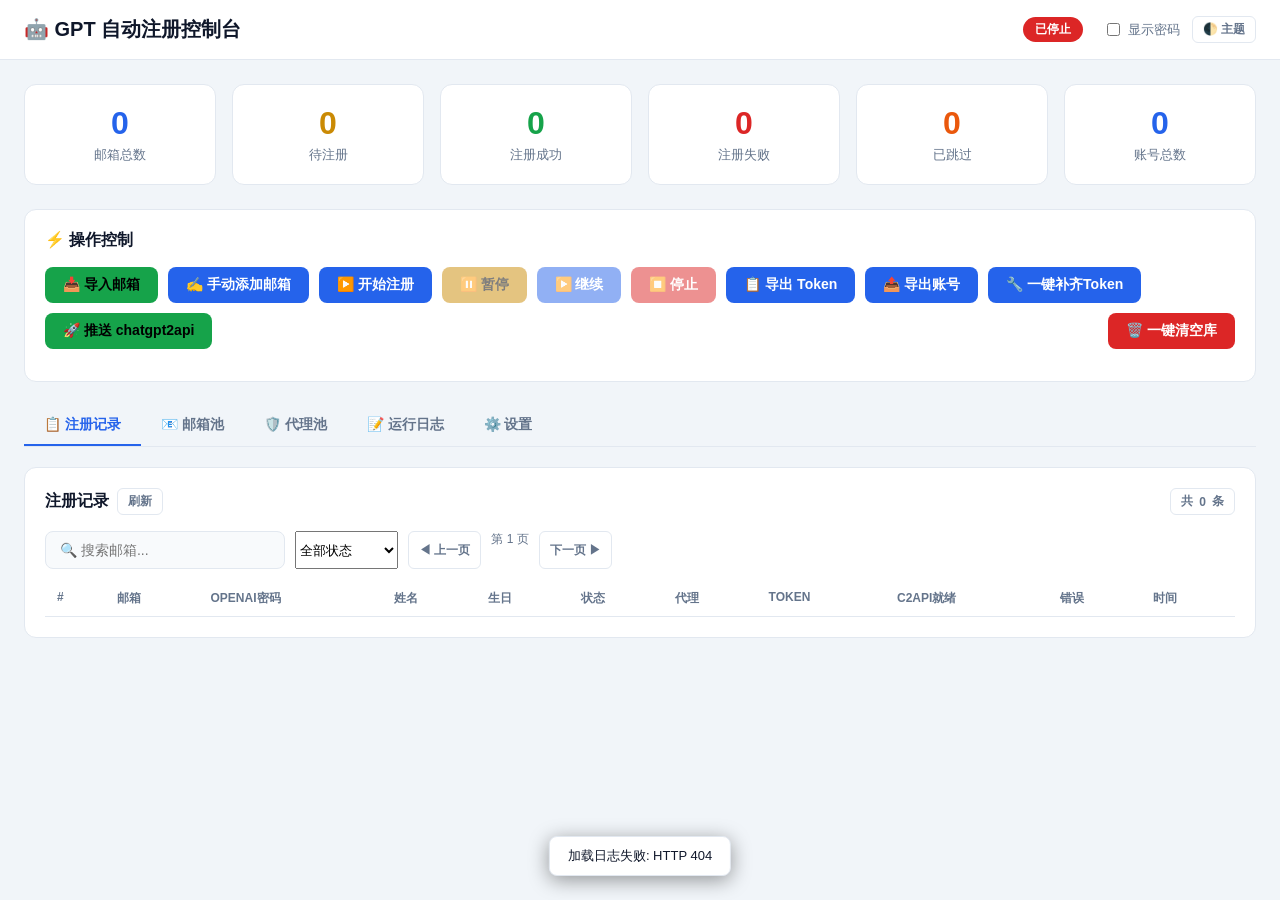
==== commit 8cc298e9: "feat: chatgpt2api 导出适配 + 一键补齐Token + UI完备 + 最新UI 实证 chatgpt2api 导入契约(api/accounts.py + account_servi" ====
--- a/web_dist/index.html
+++ b/web_dist/index.html
@@ -45,6 +45,8 @@
       <button class="btn btn-danger" id="btnStop" onclick="controlRegister('stop')" disabled>⏹️ 停止</button>
       <button class="btn btn-primary" onclick="exportTokens()">📋 导出 Token</button>
       <button class="btn btn-primary" onclick="openExportAccounts()">📤 导出账号</button>
+      <button class="btn btn-primary" onclick="replenishTokens()" title="为有 refresh_token 但缺 access_token 的账号刷新补齐">🔧 一键补齐Token</button>
+      <button class="btn btn-success" onclick="pushToChatgpt2api()" title="推送成功账号（含三件套+取件凭证）到 chatgpt2api 账号池">🚀 推送 chatgpt2api</button>
       <button class="btn btn-danger" onclick="openClear()" style="margin-left:auto">🗑️ 一键清空库</button>
     </div>
     <div class="progress-bar" id="progressBar"><div class="fill" id="progressFill"></div></div>
@@ -82,7 +84,7 @@
       </div>
       <div style="overflow-x:auto">
       <table>
-        <thead><tr><th>#</th><th>邮箱</th><th>密码</th><th>姓名</th><th>生日</th><th>状态</th><th>代理</th><th>Token</th><th>错误</th><th>时间</th></tr></thead>
+        <thead><tr><th>#</th><th>邮箱</th><th>OpenAI密码</th><th>姓名</th><th>生日</th><th>状态</th><th>代理</th><th>Token</th><th>c2api就绪</th><th>错误</th><th>时间</th></tr></thead>
         <tbody id="accountsBody"></tbody>
       </table>
       </div>
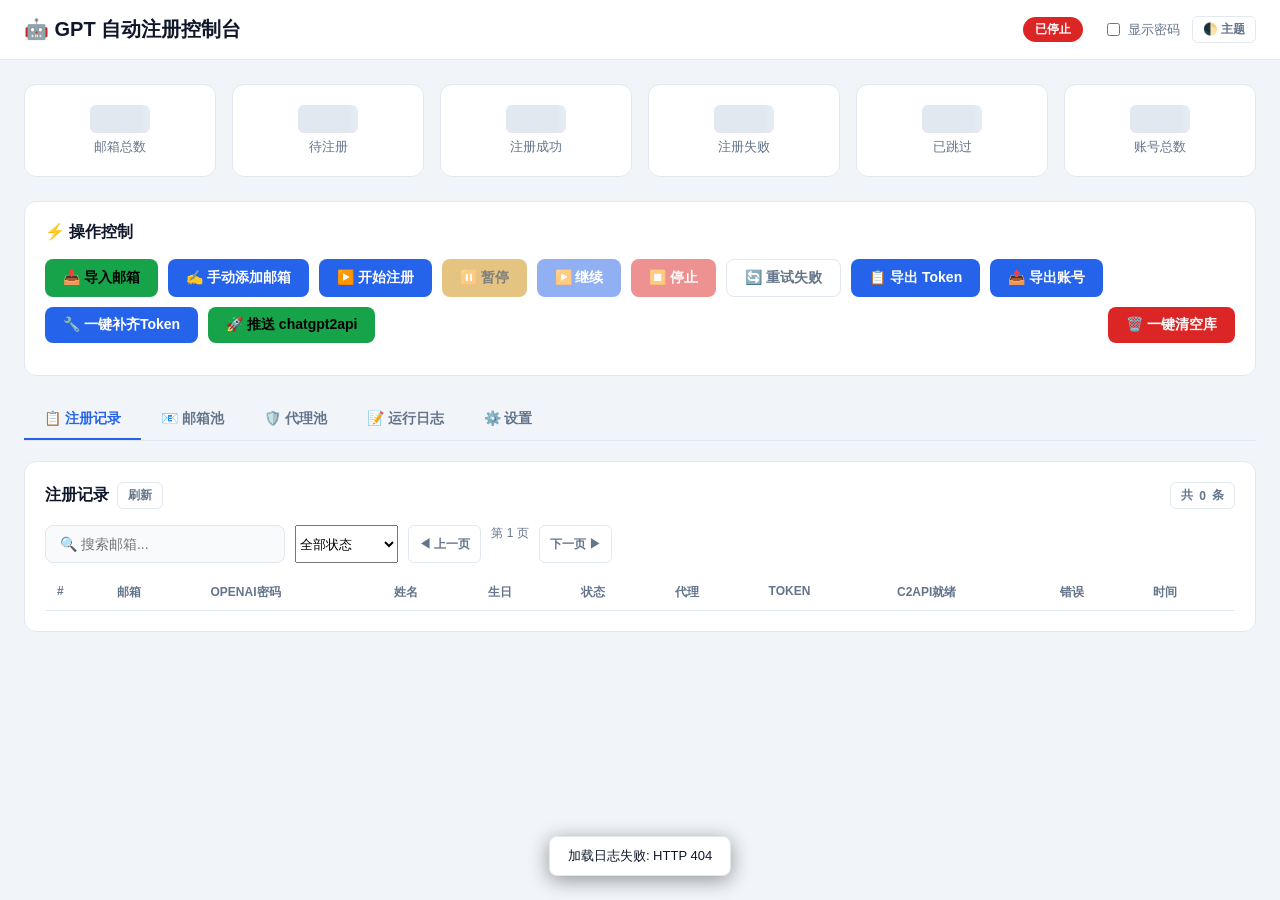
==== commit ba3a90ec: "feat: P1 修复闭环 B7-B14（浏览器截图/任务历史/代理自清理/前端持久化/断点续跑/按钮反馈）+ 测试修复 B7  浏览器注册失败留存 full_page 截图 + DOM 快照到 da" ====
--- a/web_dist/index.html
+++ b/web_dist/index.html
@@ -22,12 +22,20 @@
 
   <!-- 统计卡片 -->
   <div class="grid">
-    <div class="stat-card blue"><div class="value" id="sEmailsTotal">0</div><div class="label">邮箱总数</div></div>
-    <div class="stat-card yellow"><div class="value" id="sEmailsPending">0</div><div class="label">待注册</div></div>
-    <div class="stat-card green"><div class="value" id="sAccountsSuccess">0</div><div class="label">注册成功</div></div>
-    <div class="stat-card red"><div class="value" id="sAccountsFailed">0</div><div class="label">注册失败</div></div>
-    <div class="stat-card orange"><div class="value" id="sAccountsSkipped">0</div><div class="label">已跳过</div></div>
-    <div class="stat-card blue"><div class="value" id="sAccountsTotal">0</div><div class="label">账号总数</div></div>
+    <div class="stat-card blue"><div class="value skeleton" style="width:60px;height:28px">&nbsp;</div><div class="label">邮箱总数</div></div>
+    <div class="stat-card yellow"><div class="value skeleton" style="width:60px;height:28px">&nbsp;</div><div class="label">待注册</div></div>
+    <div class="stat-card green"><div class="value skeleton" style="width:60px;height:28px">&nbsp;</div><div class="label">注册成功</div></div>
+    <div class="stat-card red"><div class="value skeleton" style="width:60px;height:28px">&nbsp;</div><div class="label">注册失败</div></div>
+    <div class="stat-card orange"><div class="value skeleton" style="width:60px;height:28px">&nbsp;</div><div class="label">已跳过</div></div>
+    <div class="stat-card blue"><div class="value skeleton" style="width:60px;height:28px">&nbsp;</div><div class="label">账号总数</div></div>
+  </div>
+
+  <!-- v3.4 T94：c2api 就绪率 + 转化漏斗 -->
+  <div class="grid" id="readinessGrid" style="display:none;margin-bottom:12px">
+    <div class="stat-card green"><div class="value" id="sFullyReady">0</div><div class="label">c2api 就绪率</div></div>
+  </div>
+  <div id="funnelBar" class="panel" style="display:none;padding:12px 20px;margin-bottom:12px">
+    <div style="display:flex;gap:4px;font-size:12px;font-weight:600" id="funnelSegments"></div>
   </div>
 
   <!-- 失败分级诊断建议（v3.0 A4A6，由 updateStats 渲染） -->
@@ -43,6 +51,7 @@
       <button class="btn btn-warning" id="btnPause" onclick="controlRegister('pause')" disabled>⏸️ 暂停</button>
       <button class="btn btn-primary" id="btnResume" onclick="controlRegister('resume')" disabled>▶️ 继续</button>
       <button class="btn btn-danger" id="btnStop" onclick="controlRegister('stop')" disabled>⏹️ 停止</button>
+      <button class="btn btn-ghost" id="btnRetryFailed" onclick="retryFailed()" title="把失败/CF账号对应的邮箱回置待注册，换代理后重试">🔄 重试失败</button>
       <button class="btn btn-primary" onclick="exportTokens()">📋 导出 Token</button>
       <button class="btn btn-primary" onclick="openExportAccounts()">📤 导出账号</button>
       <button class="btn btn-primary" onclick="replenishTokens()" title="为有 refresh_token 但缺 access_token 的账号刷新补齐">🔧 一键补齐Token</button>
@@ -88,6 +97,7 @@
         <tbody id="accountsBody"></tbody>
       </table>
       </div>
+      <div class="skeleton skeleton-table" id="accountsSkeleton" style="display:block"></div>
       <div id="accountsEmpty" class="empty" style="display:none">暂无注册记录</div>
     </div>
   </div>
@@ -101,6 +111,9 @@
       </h2>
       <div class="hint">邮箱池是微软邮箱账号，用于接收注册验证码。格式：<code>邮箱----密码----client_id----refresh_token</code>（每行一个，可从 91kami 导出或手动粘贴）。</div>
       <div class="controls" style="margin-bottom:12px">
+        <select id="emPlatform" style="max-width:150px" onchange="emPage=0;loadEmails()" title="平台切换：同邮箱可在不同平台各注册一次">
+          <option value="">全部平台</option>
+        </select>
         <input type="text" id="emSearch" placeholder="🔍 搜索邮箱..." style="max-width:240px" oninput="onEmSearch()">
         <select id="emStatus" style="max-width:160px" onchange="emPage=0;loadEmails()">
           <option value="">全部状态</option>
@@ -117,6 +130,7 @@
         <tbody id="emailsBody"></tbody>
       </table>
       </div>
+      <div class="skeleton skeleton-table" id="emailsSkeleton" style="display:block"></div>
       <div id="emailsEmpty" class="empty" style="display:none">暂无邮箱数据</div>
     </div>
   </div>
@@ -150,9 +164,21 @@
   <!-- 日志 -->
   <div class="tab-content" id="tab-logs">
     <div class="panel">
-      <h2>运行日志 <button class="btn btn-ghost btn-sm" onclick="loadLogs(true)">刷新</button>
+      <h2>运行日志
+        <button class="btn btn-ghost btn-sm" onclick="loadLogs(true)">刷新</button>
         <button class="btn btn-danger btn-sm" onclick="clearLogs()" style="margin-left:auto">清空日志</button>
       </h2>
+      <div class="controls" style="margin-bottom:8px">
+        <select id="logLevelFilter" style="max-width:120px" onchange="loadLogs(true)">
+          <option value="all">全部级别</option>
+          <option value="error">error</option>
+          <option value="warning">warning</option>
+          <option value="info">info</option>
+        </select>
+        <input type="text" id="logSearchInput" placeholder="🔍 搜索关键词..." style="max-width:200px" oninput="loadLogs(true)">
+        <button class="btn btn-ghost btn-sm" id="btnLogScroll" onclick="toggleLogScroll()">⏸ 暂停滚动</button>
+        <button class="btn btn-ghost btn-sm" onclick="exportLogs()">⬇ 导出</button>
+      </div>
       <div class="log-box" id="logBox"></div>
     </div>
   </div>
@@ -176,6 +202,10 @@
       <div class="form-row">
         <div class="form-group"><label>注册并发数</label><input type="number" id="cfgConcurrency" value="1" min="1"></div>
         <div class="form-group"><label>验证码轮询间隔 (秒)</label><input type="number" id="cfgOtpPoll" value="5" min="1"></div>
+      </div>
+      <div class="form-row">
+        <div class="form-group"><label>浏览器池大小 (0=不池化)</label><input type="number" id="cfgBrowserPoolSize" value="0" min="0" title="固定代理场景开启，kookeey 动态代理保持 0"></div>
+        <div class="form-group"><label>CF 重试次数 (0=不重试)</label><input type="number" id="cfgCfRetryMax" value="2" min="0"></div>
       </div>
       <div class="form-row">
         <div class="form-group"><label>邮件源 API Base</label><input type="url" id="cfgEmailApiBase" placeholder="https://app.98faka.top"></div>
--- a/web_dist/app.css
+++ b/web_dist/app.css
@@ -94,3 +94,9 @@
 #toast{position:fixed;bottom:24px;left:50%;transform:translateX(-50%);background:var(--card);border:1px solid var(--border);border-radius:8px;padding:10px 18px;font-size:13px;z-index:200;display:none;box-shadow:0 4px 20px rgba(0,0,0,.4)}
 @media(max-width:768px){.form-row{flex-direction:column}.grid{grid-template-columns:repeat(3,1fr)}}
 @media(max-width:480px){.grid{grid-template-columns:repeat(2,1fr)}.controls .btn{flex:1 1 45%}.controls{flex-direction:column}.controls .grow{flex:1 1 auto}.header{flex-direction:column;gap:10px}}
+/* ── 骨架屏 ── */
+@keyframes shimmer{0%{background-position:-200px 0}100%{background-position:calc(200px + 100%) 0}}
+.skeleton{background:linear-gradient(90deg,var(--border) 25%,var(--card) 50%,var(--border) 75%);background-size:200px 100%;animation:shimmer 1.5s infinite;border-radius:6px;display:inline-block}
+.skeleton-card{height:80px;width:100%}
+.skeleton-row{height:32px;width:100%;margin-bottom:4px}
+.skeleton-table{height:400px;width:100%}
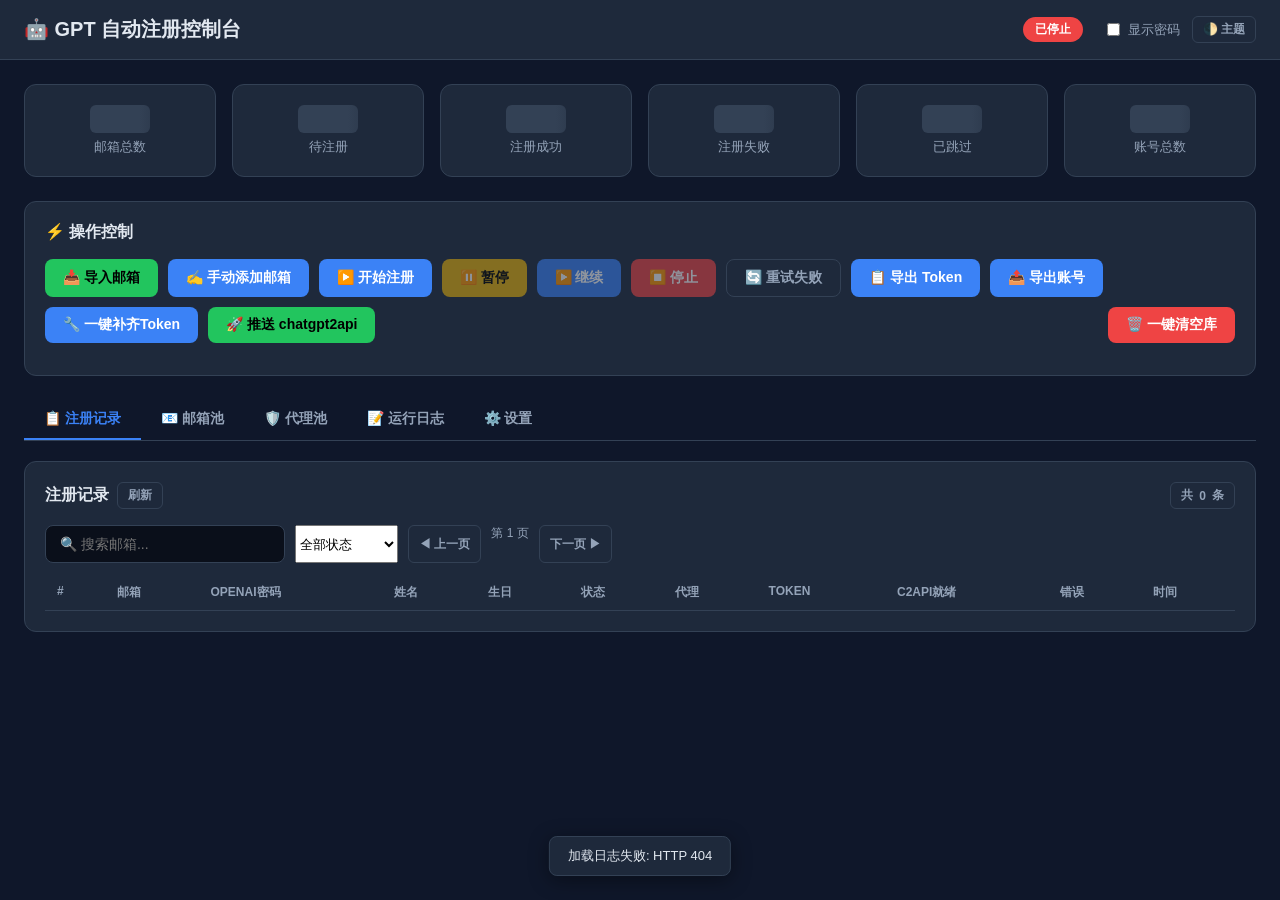
==== commit 9b85caa4: "refactor: B17 前端 app.js 拆分为 ES Module（6 模块）" ====
--- a/web_dist/index.html
+++ b/web_dist/index.html
@@ -79,7 +79,7 @@
       </h2>
       <div class="controls" style="margin-bottom:12px">
         <input type="text" id="accSearch" placeholder="🔍 搜索邮箱..." style="max-width:240px" oninput="onAccSearch()">
-        <select id="accStatus" style="max-width:160px" onchange="accPage=0;loadAccounts()">
+        <select id="accStatus" style="max-width:160px" onchange="accResetLoad()">
           <option value="">全部状态</option>
           <option value="success">成功</option>
           <option value="failed">失败</option>
@@ -87,9 +87,9 @@
           <option value="success_no_token">成功(无token)</option>
           <option value="pending">待处理</option>
         </select>
-        <button class="btn btn-ghost btn-sm" onclick="accPage=Math.max(0,accPage-1);loadAccounts()">◀ 上一页</button>
+        <button class="btn btn-ghost btn-sm" onclick="accPagePrev()">◀ 上一页</button>
         <span class="muted" id="accPageInfo">第 1 页</span>
-        <button class="btn btn-ghost btn-sm" onclick="accPage=accPage+1;loadAccounts()">下一页 ▶</button>
+        <button class="btn btn-ghost btn-sm" onclick="accPageNext()">下一页 ▶</button>
       </div>
       <div style="overflow-x:auto">
       <table>
@@ -111,18 +111,18 @@
       </h2>
       <div class="hint">邮箱池是微软邮箱账号，用于接收注册验证码。格式：<code>邮箱----密码----client_id----refresh_token</code>（每行一个，可从 91kami 导出或手动粘贴）。</div>
       <div class="controls" style="margin-bottom:12px">
-        <select id="emPlatform" style="max-width:150px" onchange="emPage=0;loadEmails()" title="平台切换：同邮箱可在不同平台各注册一次">
+        <select id="emPlatform" style="max-width:150px" onchange="emResetLoad()" title="平台切换：同邮箱可在不同平台各注册一次">
           <option value="">全部平台</option>
         </select>
         <input type="text" id="emSearch" placeholder="🔍 搜索邮箱..." style="max-width:240px" oninput="onEmSearch()">
-        <select id="emStatus" style="max-width:160px" onchange="emPage=0;loadEmails()">
+        <select id="emStatus" style="max-width:160px" onchange="emResetLoad()">
           <option value="">全部状态</option>
           <option value="pending">待注册</option>
           <option value="used">已使用</option>
         </select>
-        <button class="btn btn-ghost btn-sm" onclick="emPage=Math.max(0,emPage-1);loadEmails()">◀ 上一页</button>
+        <button class="btn btn-ghost btn-sm" onclick="emPagePrev()">◀ 上一页</button>
         <span class="muted" id="emPageInfo">第 1 页</span>
-        <button class="btn btn-ghost btn-sm" onclick="emPage=emPage+1;loadEmails()">下一页 ▶</button>
+        <button class="btn btn-ghost btn-sm" onclick="emPageNext()">下一页 ▶</button>
       </div>
       <div style="overflow-x:auto">
       <table>
@@ -242,7 +242,7 @@
 
 <div id="toast"></div>
 
-<script src="app.js"></script>
+<script type="module" src="app.js"></script>
 
 </body>
 </html>
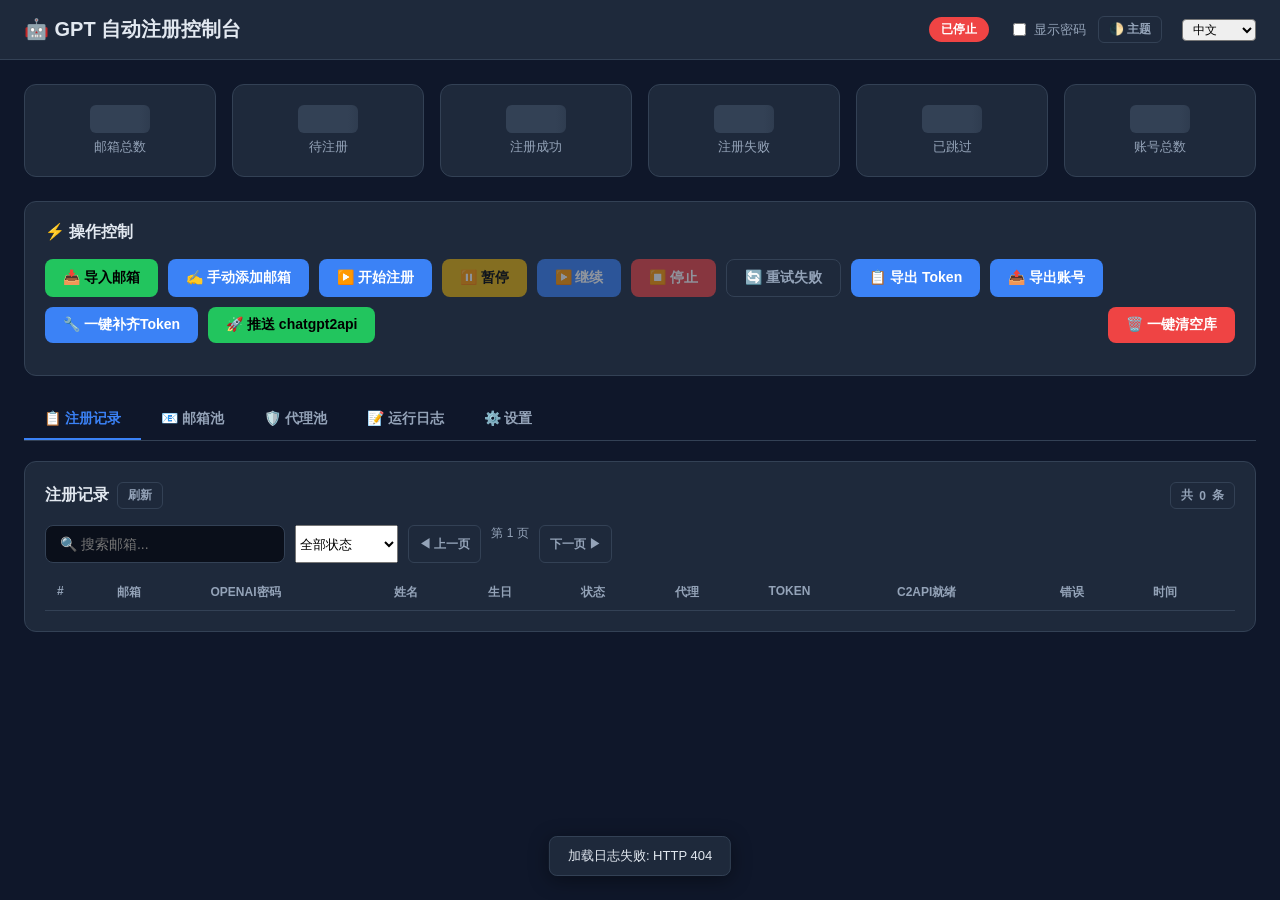
==== commit b2111658: "feat: B18 国际化 i18n 支持（zh-CN/en-US）+ 修复测试适配 ES Module" ====
--- a/web_dist/index.html
+++ b/web_dist/index.html
@@ -9,7 +9,7 @@
 <body>
 
 <div class="header">
-  <h1>🤖 GPT 自动注册控制台</h1>
+  <h1 id="pageTitle">🤖 GPT 自动注册控制台</h1>
   <div class="status">
     <span id="statusBadge" class="badge stopped">已停止</span>
     <span id="proxyInfo" style="font-size:12px;color:var(--text2)"></span>
